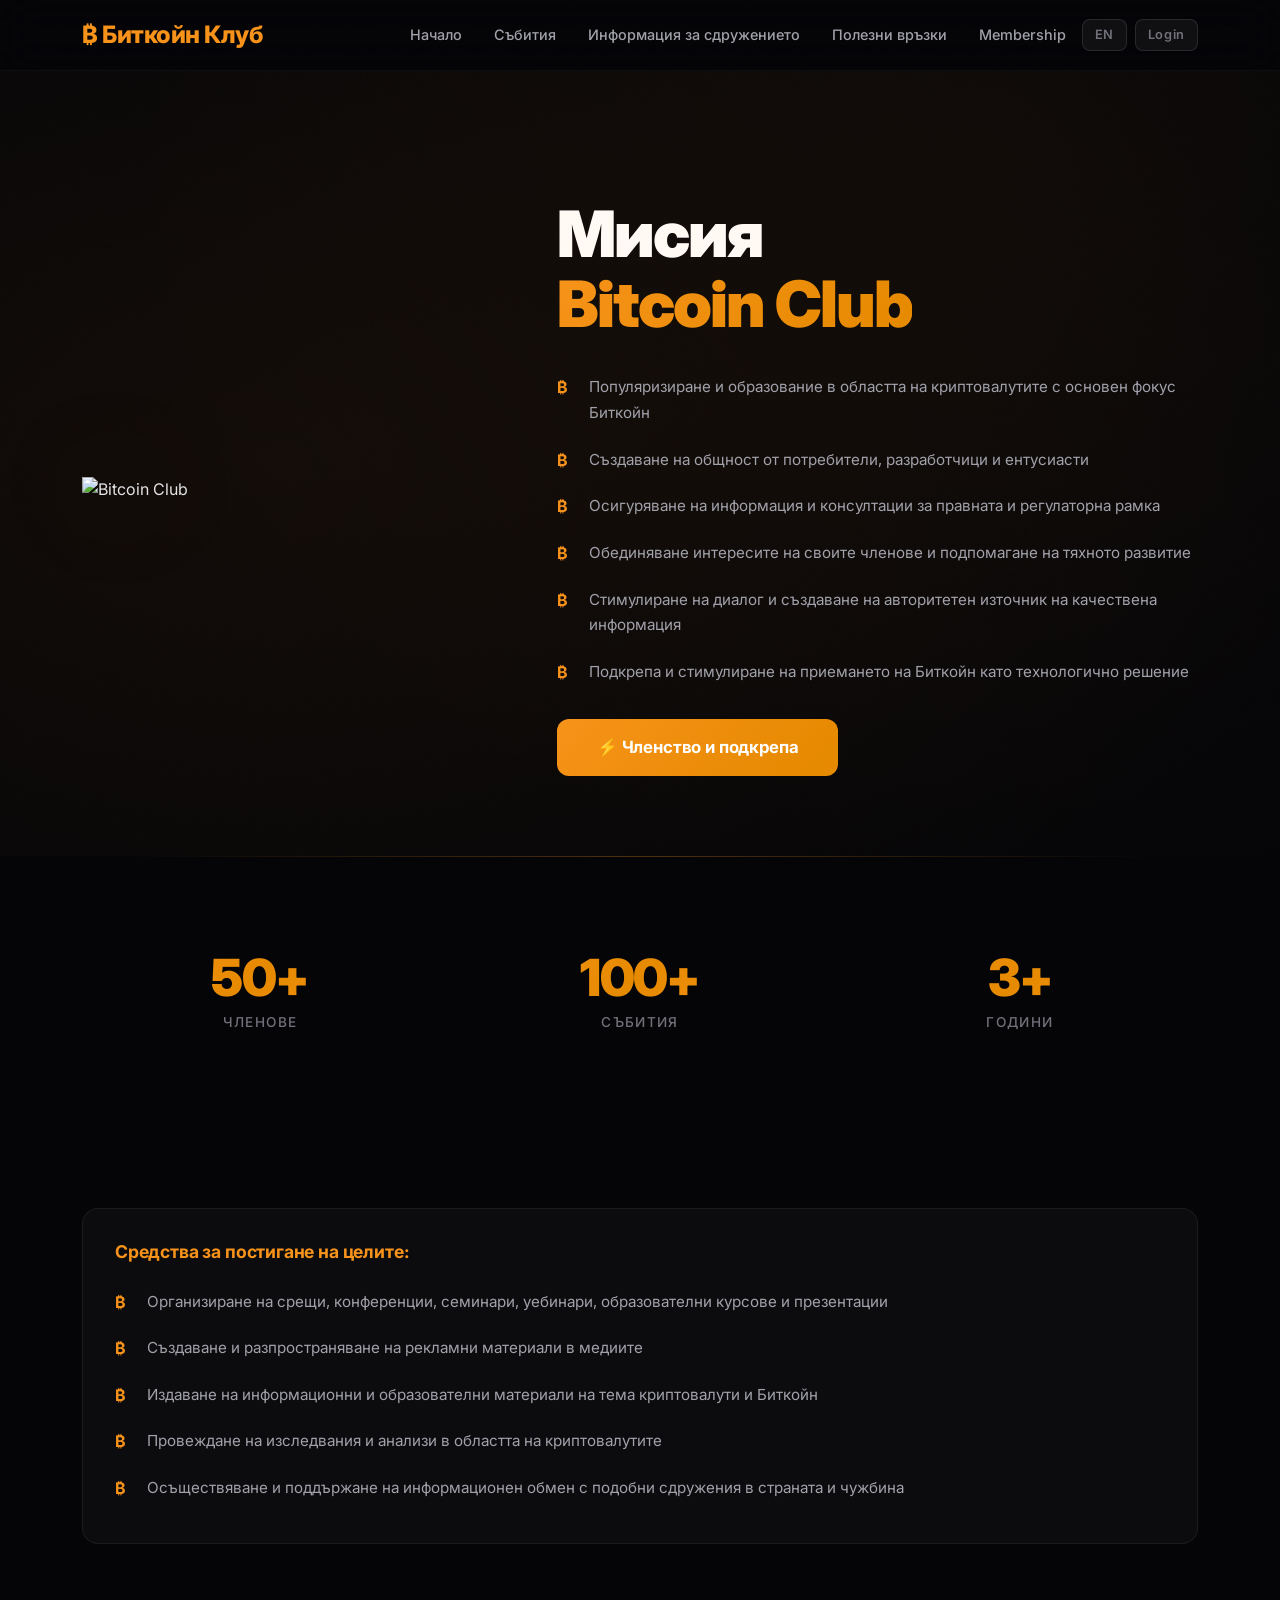
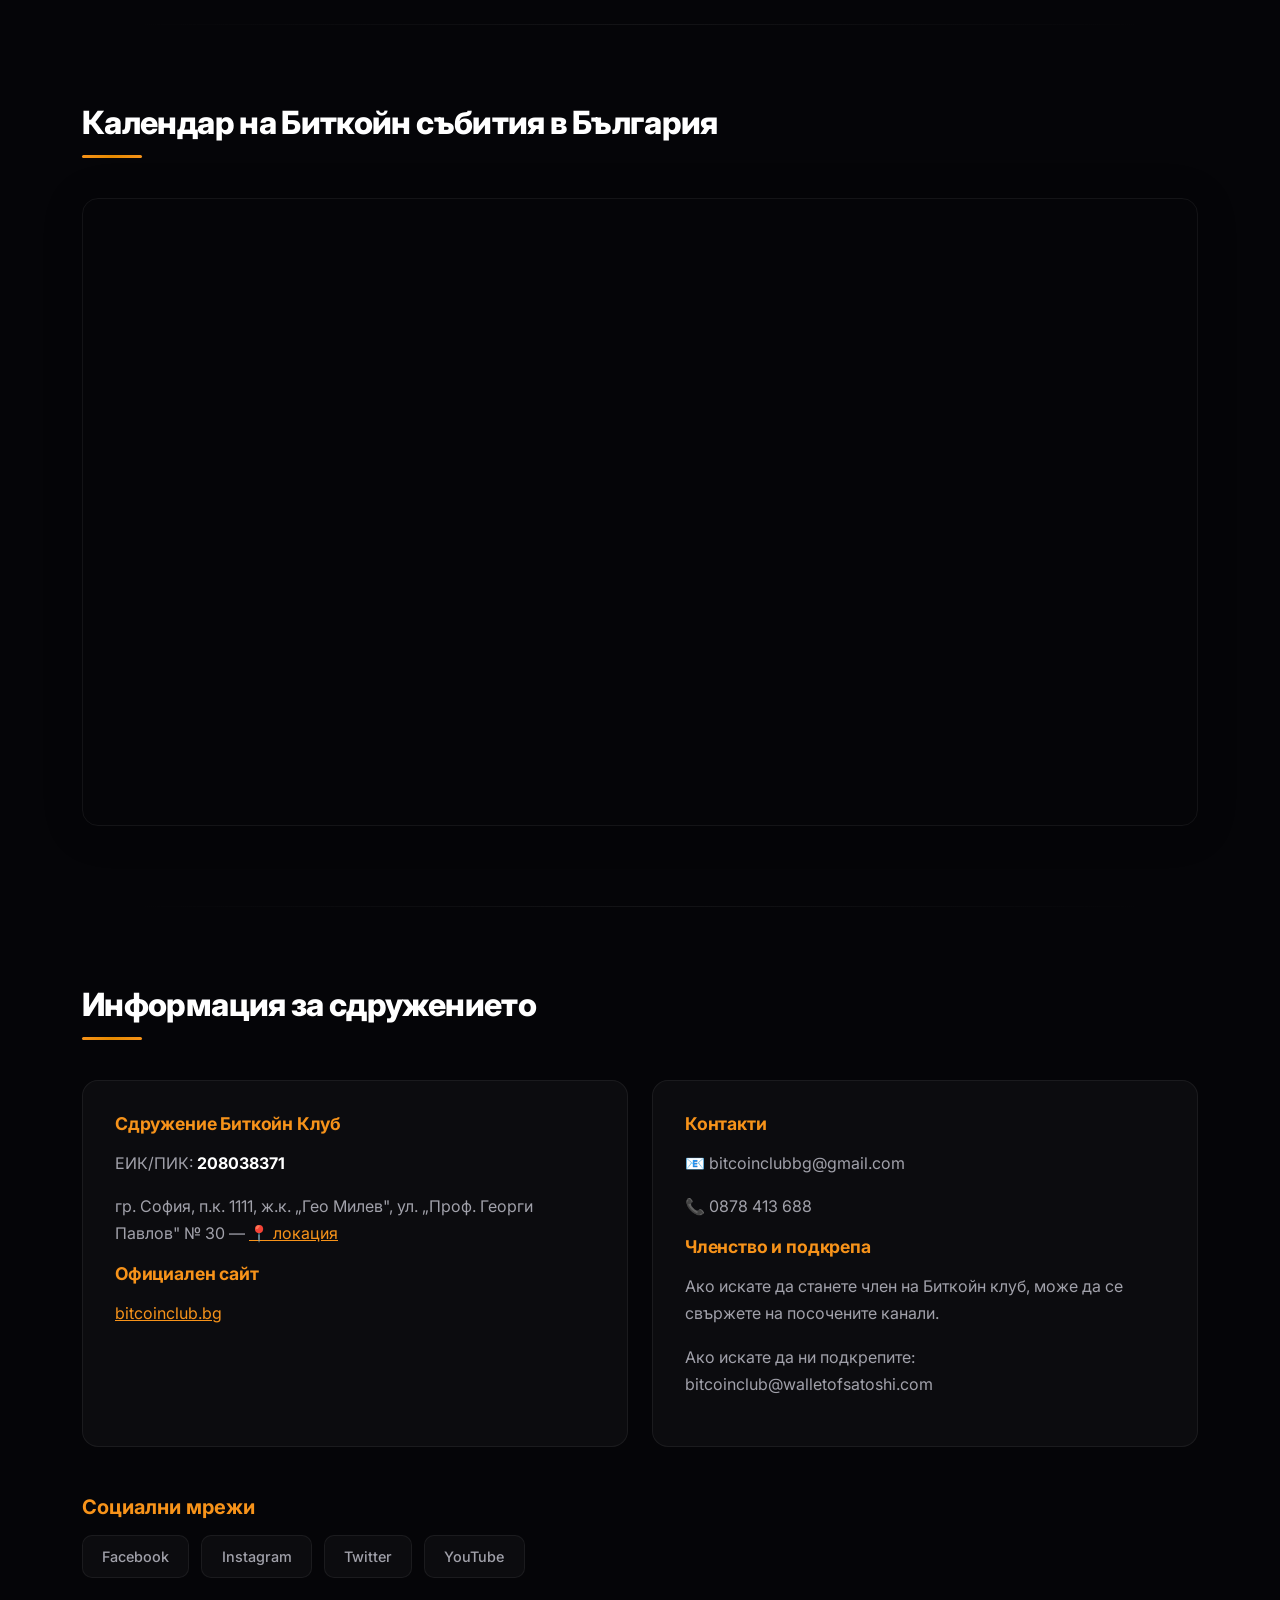
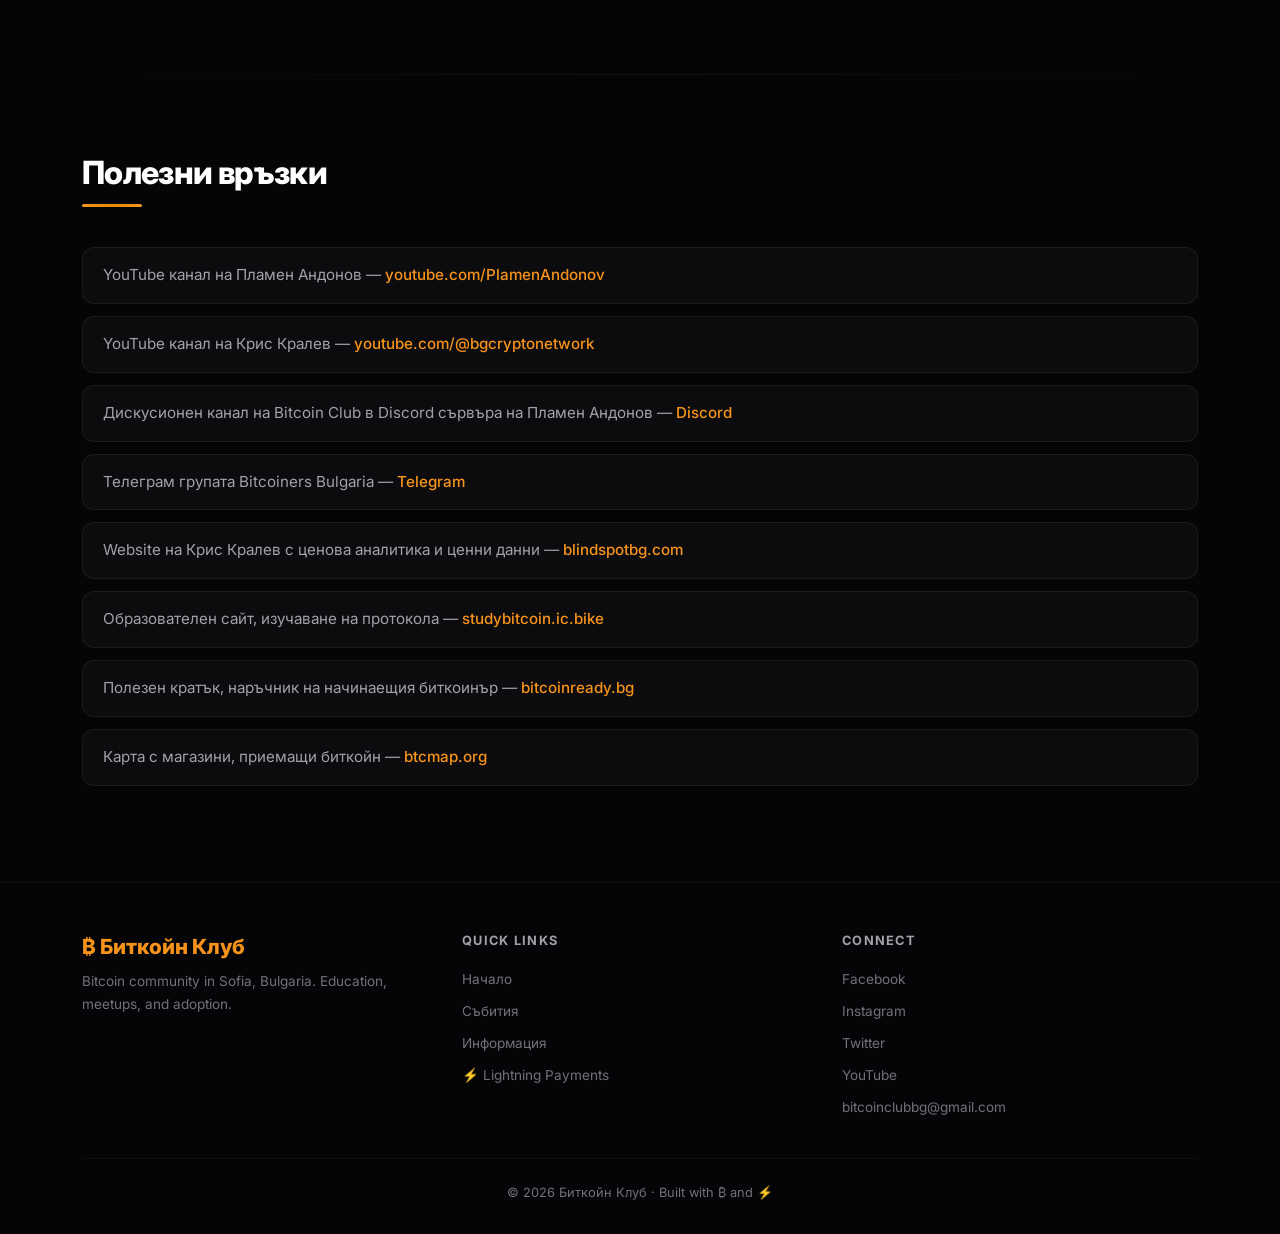
==== preview.html @ fd3ddfd2 "feat: modern landing page redesign - Premium dark theme with glassmorphism cards - Animated gradient" ====
<!DOCTYPE html>
<html lang="bg" style="scroll-behavior: smooth;">
<head>
    <meta charset="utf-8" />
    <meta name="viewport" content="width=device-width, initial-scale=1.0" />
    <title>Bitcoin Club Sofia — Preview</title>
    <link rel="preconnect" href="https://fonts.googleapis.com" />
    <link rel="preconnect" href="https://fonts.gstatic.com" crossorigin />
    <link href="https://fonts.googleapis.com/css2?family=Inter:wght@300;400;500;600;700;800;900&display=swap" rel="stylesheet" />
    <link href="https://cdn.jsdelivr.net/npm/bootstrap@5.3.3/dist/css/bootstrap.min.css" rel="stylesheet" />
    <style>
/* Site base */
html { font-size: 14px; }
@media (min-width: 768px) { html { font-size: 16px; } }
html, body {
  background-color: #050508;
  color: #e4e4e7;
  font-family: 'Inter', -apple-system, BlinkMacSystemFont, 'Segoe UI', sans-serif;
}
a { color: #f7931a; transition: color 0.2s; }
a:hover { color: #ffa940; }

/* Landing Page — Bitcoin Club Sofia | Modern Redesign */
:root {
  --btc-orange: #f7931a;
  --btc-orange-light: #ffa940;
  --btc-dark: #0a0a0f;
  --btc-darker: #050508;
  --btc-card: rgba(255, 255, 255, 0.03);
  --btc-card-border: rgba(255, 255, 255, 0.06);
  --btc-card-hover: rgba(255, 255, 255, 0.05);
  --btc-accent: #f7931a;
  --btc-text: #e4e4e7;
  --btc-text-secondary: #a1a1aa;
  --btc-muted: #71717a;
  --btc-glow: rgba(247, 147, 26, 0.15);
  --btc-gradient: linear-gradient(135deg, #f7931a 0%, #e68a00 50%, #f7931a 100%);
  --radius: 16px;
  --transition: 0.3s cubic-bezier(0.4, 0, 0.2, 1);
}
* { font-family: 'Inter', -apple-system, BlinkMacSystemFont, 'Segoe UI', sans-serif; }
body { background-color: var(--btc-darker); color: var(--btc-text); overflow-x: hidden; }

.bc-navbar {
  background: rgba(5, 5, 8, 0.6);
  backdrop-filter: blur(20px) saturate(180%);
  -webkit-backdrop-filter: blur(20px) saturate(180%);
  border-bottom: 1px solid rgba(255, 255, 255, 0.04);
  padding: 0.75rem 0;
  transition: all var(--transition);
  z-index: 1000;
}
.bc-navbar.scrolled {
  background: rgba(5, 5, 8, 0.9);
  border-bottom-color: rgba(247, 147, 26, 0.1);
  box-shadow: 0 4px 30px rgba(0, 0, 0, 0.3);
}
.bc-navbar .navbar-brand { font-weight: 800; color: var(--btc-orange) !important; font-size: 1.5rem; letter-spacing: -0.02em; }
.bc-navbar .nav-link {
  color: var(--btc-text-secondary) !important; font-weight: 500; font-size: 0.9rem;
  padding: 0.5rem 1rem !important; transition: color var(--transition); position: relative;
}
.bc-navbar .nav-link::after {
  content: ''; position: absolute; bottom: 0; left: 50%; width: 0; height: 2px;
  background: var(--btc-orange); transition: all var(--transition); transform: translateX(-50%); border-radius: 1px;
}
.bc-navbar .nav-link:hover { color: #fff !important; }
.bc-navbar .nav-link:hover::after { width: 60%; }
.bc-lang-button {
  color: var(--btc-muted); background: rgba(255,255,255,0.05); border: 1px solid rgba(255,255,255,0.1);
  border-radius: 8px; padding: 0.35rem 0.75rem; font-size: 0.8rem; font-weight: 600;
  letter-spacing: 0.05em; transition: all var(--transition); text-decoration: none;
}
.bc-lang-button:hover { border-color: var(--btc-orange); color: var(--btc-orange); background: rgba(247,147,26,0.05); }
.navbar-toggler { border: 1px solid rgba(255,255,255,0.1); padding: 0.4rem 0.6rem; }
.navbar-toggler-icon { filter: invert(1); }

.bc-hero {
  padding: 8rem 0 5rem; position: relative; overflow: hidden; min-height: 80vh; display: flex; align-items: center;
}
.bc-hero::before {
  content: ''; position: absolute; top: -50%; left: -20%; width: 140%; height: 200%;
  background: radial-gradient(ellipse at 30% 50%, rgba(247,147,26,0.06) 0%, transparent 60%),
              radial-gradient(ellipse at 70% 30%, rgba(247,147,26,0.04) 0%, transparent 50%);
  pointer-events: none; animation: heroGlow 8s ease-in-out infinite alternate;
}
@keyframes heroGlow { 0% { opacity: 0.6; transform: scale(1); } 100% { opacity: 1; transform: scale(1.05); } }
.bc-hero h1 {
  font-size: clamp(2.5rem, 5vw, 4rem); font-weight: 900; color: #fff; line-height: 1.1;
  letter-spacing: -0.03em; margin-bottom: 1.5rem;
}
.bc-hero h1 .bc-highlight {
  background: var(--btc-gradient); background-size: 200% auto;
  -webkit-background-clip: text; -webkit-text-fill-color: transparent; background-clip: text;
  animation: shimmer 3s ease-in-out infinite;
}
@keyframes shimmer { 0%, 100% { background-position: 0% center; } 50% { background-position: 200% center; } }
.bc-hero-img {
  max-width: 320px;
  filter: drop-shadow(0 0 60px rgba(247,147,26,0.25)) drop-shadow(0 0 120px rgba(247,147,26,0.1));
  animation: float 6s ease-in-out infinite;
}
@keyframes float { 0%, 100% { transform: translateY(0); } 50% { transform: translateY(-15px); } }

.bc-goals { list-style: none; padding: 0; margin: 0; }
.bc-goals li { padding: 0.65rem 0 0.65rem 2rem; position: relative; line-height: 1.7; color: var(--btc-text-secondary); font-size: 0.95rem; }
.bc-goals li::before { content: '₿'; position: absolute; left: 0; color: var(--btc-orange); font-weight: 700; font-size: 1rem; }

.bc-cta {
  background: var(--btc-gradient); background-size: 200% auto; color: #fff; border: none;
  padding: 1rem 2.5rem; font-size: 1.05rem; font-weight: 700; border-radius: 12px;
  text-decoration: none; display: inline-flex; align-items: center; gap: 0.5rem;
  transition: all var(--transition); position: relative; overflow: hidden; letter-spacing: -0.01em;
}
.bc-cta:hover {
  transform: translateY(-3px); color: #fff; background-position: right center;
  box-shadow: 0 8px 30px rgba(247,147,26,0.35), 0 0 60px rgba(247,147,26,0.1);
}

.bc-stats { padding: 4rem 0; position: relative; }
.bc-stats::before { content: ''; position: absolute; top: 0; left: 10%; right: 10%; height: 1px; background: linear-gradient(90deg, transparent, rgba(247,147,26,0.3), transparent); }
.bc-stat-item { text-align: center; padding: 2rem 1rem; }
.bc-stat-number {
  font-size: clamp(2.5rem, 4vw, 3.5rem); font-weight: 900;
  background: var(--btc-gradient); -webkit-background-clip: text; -webkit-text-fill-color: transparent;
  background-clip: text; line-height: 1; margin-bottom: 0.5rem; letter-spacing: -0.03em;
}
.bc-stat-label { font-size: 0.85rem; color: var(--btc-muted); font-weight: 500; text-transform: uppercase; letter-spacing: 0.1em; }

.bc-section { padding: 5rem 0; position: relative; }
.bc-section + .bc-section::before { content: ''; position: absolute; top: 0; left: 10%; right: 10%; height: 1px; background: linear-gradient(90deg, transparent, rgba(255,255,255,0.06), transparent); }
.bc-section-title {
  font-size: clamp(1.5rem, 3vw, 2rem); font-weight: 800; color: #fff; margin-bottom: 2.5rem;
  letter-spacing: -0.02em; position: relative; display: inline-block;
}
.bc-section-title::after { content: ''; display: block; width: 60px; height: 3px; background: var(--btc-gradient); border-radius: 2px; margin-top: 0.75rem; }

.bc-card {
  background: var(--btc-card); border: 1px solid var(--btc-card-border); border-radius: var(--radius);
  padding: 2rem; transition: all var(--transition); position: relative; overflow: hidden;
}
.bc-card:hover { background: var(--btc-card-hover); border-color: rgba(247,147,26,0.12); transform: translateY(-2px); box-shadow: 0 8px 40px rgba(0,0,0,0.2); }
.bc-card h5 { color: var(--btc-orange); font-weight: 700; font-size: 1.1rem; letter-spacing: -0.01em; margin-bottom: 1rem; }
.bc-card p { color: var(--btc-text-secondary); line-height: 1.7; }

.bc-calendar-wrap { border-radius: var(--radius); overflow: hidden; border: 1px solid var(--btc-card-border); box-shadow: 0 4px 40px rgba(0,0,0,0.2); }

.bc-social-links { display: flex; flex-wrap: wrap; gap: 0.75rem; list-style: none; padding: 0; }
.bc-social-links a {
  display: inline-flex; align-items: center; gap: 0.5rem; padding: 0.6rem 1.2rem;
  background: var(--btc-card); border: 1px solid var(--btc-card-border); border-radius: 10px;
  color: var(--btc-text-secondary); text-decoration: none; font-size: 0.9rem; font-weight: 500;
  transition: all var(--transition);
}
.bc-social-links a:hover { border-color: var(--btc-orange); color: var(--btc-orange); background: rgba(247,147,26,0.05); transform: translateY(-2px); box-shadow: 0 4px 20px rgba(247,147,26,0.1); }

.bc-links-list { list-style: none; padding: 0; }
.bc-links-list li {
  padding: 1rem 1.25rem; border: 1px solid var(--btc-card-border); border-radius: 12px; margin-bottom: 0.75rem;
  background: var(--btc-card); transition: all var(--transition); font-size: 0.95rem; color: var(--btc-text-secondary);
}
.bc-links-list li:hover { border-color: rgba(247,147,26,0.15); background: var(--btc-card-hover); transform: translateX(4px); }
.bc-links-list a { color: var(--btc-orange); text-decoration: none; font-weight: 500; }
.bc-links-list a:hover { color: var(--btc-orange-light); }

.bc-footer { background: var(--btc-darker); border-top: 1px solid rgba(255,255,255,0.04); padding: 3rem 0 2rem; }
.bc-footer-brand { font-weight: 800; font-size: 1.3rem; color: var(--btc-orange); margin-bottom: 0.5rem; }
.bc-footer-text { color: var(--btc-muted); font-size: 0.85rem; line-height: 1.7; }
.bc-footer-title { font-weight: 700; font-size: 0.8rem; text-transform: uppercase; letter-spacing: 0.1em; color: var(--btc-text-secondary); margin-bottom: 1rem; }
.bc-footer-links { list-style: none; padding: 0; margin: 0; }
.bc-footer-links li { margin-bottom: 0.5rem; }
.bc-footer-links a { color: var(--btc-muted); text-decoration: none; font-size: 0.85rem; transition: color var(--transition); }
.bc-footer-links a:hover { color: var(--btc-orange); }
.bc-footer-bottom { border-top: 1px solid rgba(255,255,255,0.04); padding-top: 1.5rem; margin-top: 2rem; text-align: center; color: var(--btc-muted); font-size: 0.8rem; }

@media (max-width: 768px) {
  .bc-hero { padding: 6rem 0 3rem; min-height: auto; }
  .bc-hero-img { max-width: 200px; margin-bottom: 2rem; }
  .bc-section { padding: 3rem 0; }
  .bc-stat-item { padding: 1rem; }
  .bc-card { padding: 1.5rem; }
}
@media (max-width: 576px) {
  .bc-hero h1 { font-size: 2rem; }
  .bc-cta { width: 100%; justify-content: center; }
}

body::after {
  content: ''; position: fixed; inset: 0;
  background-image: url("data:image/svg+xml,%3Csvg viewBox='0 0 256 256' xmlns='http://www.w3.org/2000/svg'%3E%3Cfilter id='noise'%3E%3CfeTurbulence type='fractalNoise' baseFrequency='0.9' numOctaves='4' stitchTiles='stitch'/%3E%3C/filter%3E%3Crect width='100%25' height='100%25' filter='url(%23noise)' opacity='0.015'/%3E%3C/svg%3E");
  pointer-events: none; z-index: 9999; opacity: 0.4;
}
    </style>
</head>
<body>

<nav class="navbar navbar-expand-lg bc-navbar sticky-top" id="mainNav">
    <div class="container">
        <a class="navbar-brand" href="#home">₿ Биткойн Клуб</a>
        <button class="navbar-toggler" type="button" data-bs-toggle="collapse" data-bs-target="#navbarSupportedContent">
            <span class="navbar-toggler-icon"></span>
        </button>
        <div class="collapse navbar-collapse justify-content-end" id="navbarSupportedContent">
            <ul class="navbar-nav mb-2 mb-lg-0">
                <li class="nav-item"><a class="nav-link" href="#home">Начало</a></li>
                <li class="nav-item"><a class="nav-link" href="#calendar">Събития</a></li>
                <li class="nav-item"><a class="nav-link" href="#info">Информация за сдружението</a></li>
                <li class="nav-item"><a class="nav-link" href="#links">Полезни връзки</a></li>
                <li class="nav-item"><a class="nav-link" href="#">Membership</a></li>
            </ul>
            <div class="d-flex align-items-center">
                <a class="btn btn-sm bc-lang-button" href="#">EN</a>
            </div>
            <div class="d-flex align-items-center ms-2">
                <a class="btn btn-sm bc-lang-button" href="#">Login</a>
            </div>
        </div>
    </div>
</nav>

<section class="bc-hero" id="home">
    <div class="container">
        <div class="row align-items-center">
            <div class="col-12 col-md-5 text-center text-md-start mb-4 mb-md-0">
                <img src="https://upload.wikimedia.org/wikipedia/commons/thumb/4/46/Bitcoin.svg/800px-Bitcoin.svg.png" class="bc-hero-img img-fluid" alt="Bitcoin Club" />
            </div>
            <div class="col-12 col-md-7">
                <h1>Мисия<br/><span class="bc-highlight">Bitcoin Club</span></h1>
                <ul class="bc-goals mt-4">
                    <li>Популяризиране и образование в областта на криптовалутите с основен фокус Биткойн</li>
                    <li>Създаване на общност от потребители, разработчици и ентусиасти</li>
                    <li>Осигуряване на информация и консултации за правната и регулаторна рамка</li>
                    <li>Обединяване интересите на своите членове и подпомагане на тяхното развитие</li>
                    <li>Стимулиране на диалог и създаване на авторитетен източник на качествена информация</li>
                    <li>Подкрепа и стимулиране на приемането на Биткойн като технологично решение</li>
                </ul>
                <a href="#" class="bc-cta mt-4">⚡ Членство и подкрепа</a>
            </div>
        </div>
    </div>
</section>

<section class="bc-stats">
    <div class="container">
        <div class="row">
            <div class="col-4">
                <div class="bc-stat-item">
                    <div class="bc-stat-number">50+</div>
                    <div class="bc-stat-label">Членове</div>
                </div>
            </div>
            <div class="col-4">
                <div class="bc-stat-item">
                    <div class="bc-stat-number">100+</div>
                    <div class="bc-stat-label">Събития</div>
                </div>
            </div>
            <div class="col-4">
                <div class="bc-stat-item">
                    <div class="bc-stat-number">3+</div>
                    <div class="bc-stat-label">Години</div>
                </div>
            </div>
        </div>
    </div>
</section>

<section class="bc-section">
    <div class="container">
        <div class="bc-card">
            <h5>Средства за постигане на целите:</h5>
            <ul class="bc-goals">
                <li>Организиране на срещи, конференции, семинари, уебинари, образователни курсове и презентации</li>
                <li>Създаване и разпространяване на рекламни материали в медиите</li>
                <li>Издаване на информационни и образователни материали на тема криптовалути и Биткойн</li>
                <li>Провеждане на изследвания и анализи в областта на криптовалутите</li>
                <li>Осъществяване и поддържане на информационен обмен с подобни сдружения в страната и чужбина</li>
            </ul>
        </div>
    </div>
</section>

<section class="bc-section" id="calendar">
    <div class="container">
        <h2 class="bc-section-title">Календар на Биткойн събития в България</h2>
        <div class="bc-calendar-wrap">
            <div class="ratio ratio-16x9">
                <iframe src="https://calendar.google.com/calendar/embed?src=ef1b943ddbe088897fb86e9ddac3a57f3bbc0f303c93f6608369ff1926fc97cc%40group.calendar.google.com&ctz=Europe%2FSofia" style="border: 0;" loading="lazy"></iframe>
            </div>
        </div>
    </div>
</section>

<section class="bc-section" id="info">
    <div class="container">
        <h2 class="bc-section-title">Информация за сдружението</h2>
        <div class="row g-4">
            <div class="col-md-6">
                <div class="bc-card h-100">
                    <h5>Сдружение Биткойн Клуб</h5>
                    <p>ЕИК/ПИК: <strong style="color: #fff;">208038371</strong></p>
                    <p>гр. София, п.к. 1111, ж.к. „Гео Милев", ул. „Проф. Георги Павлов" № 30 —
                        <a href="https://maps.app.goo.gl/t3J85eSAowYXqP7S8" target="_blank" style="color: var(--btc-orange);">📍 локация</a>
                    </p>
                    <h5 class="mt-3">Официален сайт</h5>
                    <p><a href="http://bitcoinclub.bg" target="_blank" style="color: var(--btc-orange);">bitcoinclub.bg</a></p>
                </div>
            </div>
            <div class="col-md-6">
                <div class="bc-card h-100">
                    <h5>Контакти</h5>
                    <p>📧 bitcoinclubbg@gmail.com</p>
                    <p>📞 0878 413 688</p>
                    <h5 class="mt-3">Членство и подкрепа</h5>
                    <p>Ако искате да станете член на Биткойн клуб, може да се свържете на посочените канали.</p>
                    <p>Ако искате да ни подкрепите: bitcoinclub@walletofsatoshi.com</p>
                </div>
            </div>
        </div>
        <div class="mt-5">
            <h5 style="color: var(--btc-orange); font-weight: 700;">Социални мрежи</h5>
            <ul class="bc-social-links mt-3">
                <li><a href="https://www.facebook.com/bitcoinclubbg" target="_blank">Facebook</a></li>
                <li><a href="https://www.instagram.com/bitcoinclubbg" target="_blank">Instagram</a></li>
                <li><a href="https://twitter.com/bitcoinclubbg" target="_blank">Twitter</a></li>
                <li><a href="https://www.youtube.com/@bitcoinclubbg" target="_blank">YouTube</a></li>
            </ul>
        </div>
    </div>
</section>

<section class="bc-section" id="links">
    <div class="container">
        <h2 class="bc-section-title">Полезни връзки</h2>
        <ul class="bc-links-list">
            <li>YouTube канал на Пламен Андонов — <a href="https://www.youtube.com/PlamenAndonov" target="_blank">youtube.com/PlamenAndonov</a></li>
            <li>YouTube канал на Крис Кралев — <a href="https://www.youtube.com/@bgcryptonetwork" target="_blank">youtube.com/@bgcryptonetwork</a></li>
            <li>Дискусионен канал на Bitcoin Club в Discord сървъра на Пламен Андонов — <a href="https://discord.com/channels/798854534537543701/1163216416674168952" target="_blank">Discord</a></li>
            <li>Телеграм групата Bitcoiners Bulgaria — <a href="https://t.me/+YqOiz2O6xZc4YTM0" target="_blank">Telegram</a></li>
            <li>Website на Крис Кралев с ценова аналитика и ценни данни — <a href="https://www.blindspotbg.com/bg" target="_blank">blindspotbg.com</a></li>
            <li>Образователен сайт, изучаване на протокола — <a href="https://studybitcoin.ic.bike" target="_blank">studybitcoin.ic.bike</a></li>
            <li>Полезен кратък, наръчник на начинаещия биткоинър — <a href="https://bitcoinready.bg/" target="_blank">bitcoinready.bg</a></li>
            <li>Карта с магазини, приемащи биткойн — <a href="https://btcmap.org/" target="_blank">btcmap.org</a></li>
        </ul>
    </div>
</section>

<footer class="bc-footer">
    <div class="container">
        <div class="row g-4">
            <div class="col-md-4">
                <div class="bc-footer-brand">₿ Биткойн Клуб</div>
                <p class="bc-footer-text">Bitcoin community in Sofia, Bulgaria. Education, meetups, and adoption.</p>
            </div>
            <div class="col-md-4">
                <div class="bc-footer-title">Quick Links</div>
                <ul class="bc-footer-links">
                    <li><a href="#home">Начало</a></li>
                    <li><a href="#calendar">Събития</a></li>
                    <li><a href="#info">Информация</a></li>
                    <li><a href="#">⚡ Lightning Payments</a></li>
                </ul>
            </div>
            <div class="col-md-4">
                <div class="bc-footer-title">Connect</div>
                <ul class="bc-footer-links">
                    <li><a href="https://www.facebook.com/bitcoinclubbg" target="_blank">Facebook</a></li>
                    <li><a href="https://www.instagram.com/bitcoinclubbg" target="_blank">Instagram</a></li>
                    <li><a href="https://twitter.com/bitcoinclubbg" target="_blank">Twitter</a></li>
                    <li><a href="https://www.youtube.com/@bitcoinclubbg" target="_blank">YouTube</a></li>
                    <li><a href="mailto:bitcoinclubbg@gmail.com">bitcoinclubbg@gmail.com</a></li>
                </ul>
            </div>
        </div>
        <div class="bc-footer-bottom">&copy; 2026 Биткойн Клуб · Built with ₿ and ⚡</div>
    </div>
</footer>

<script src="https://cdn.jsdelivr.net/npm/bootstrap@5.3.3/dist/js/bootstrap.bundle.min.js"></script>
<script>
const nav = document.getElementById('mainNav');
window.addEventListener('scroll', () => { nav.classList.toggle('scrolled', window.scrollY > 50); });
</script>
</body>
</html>
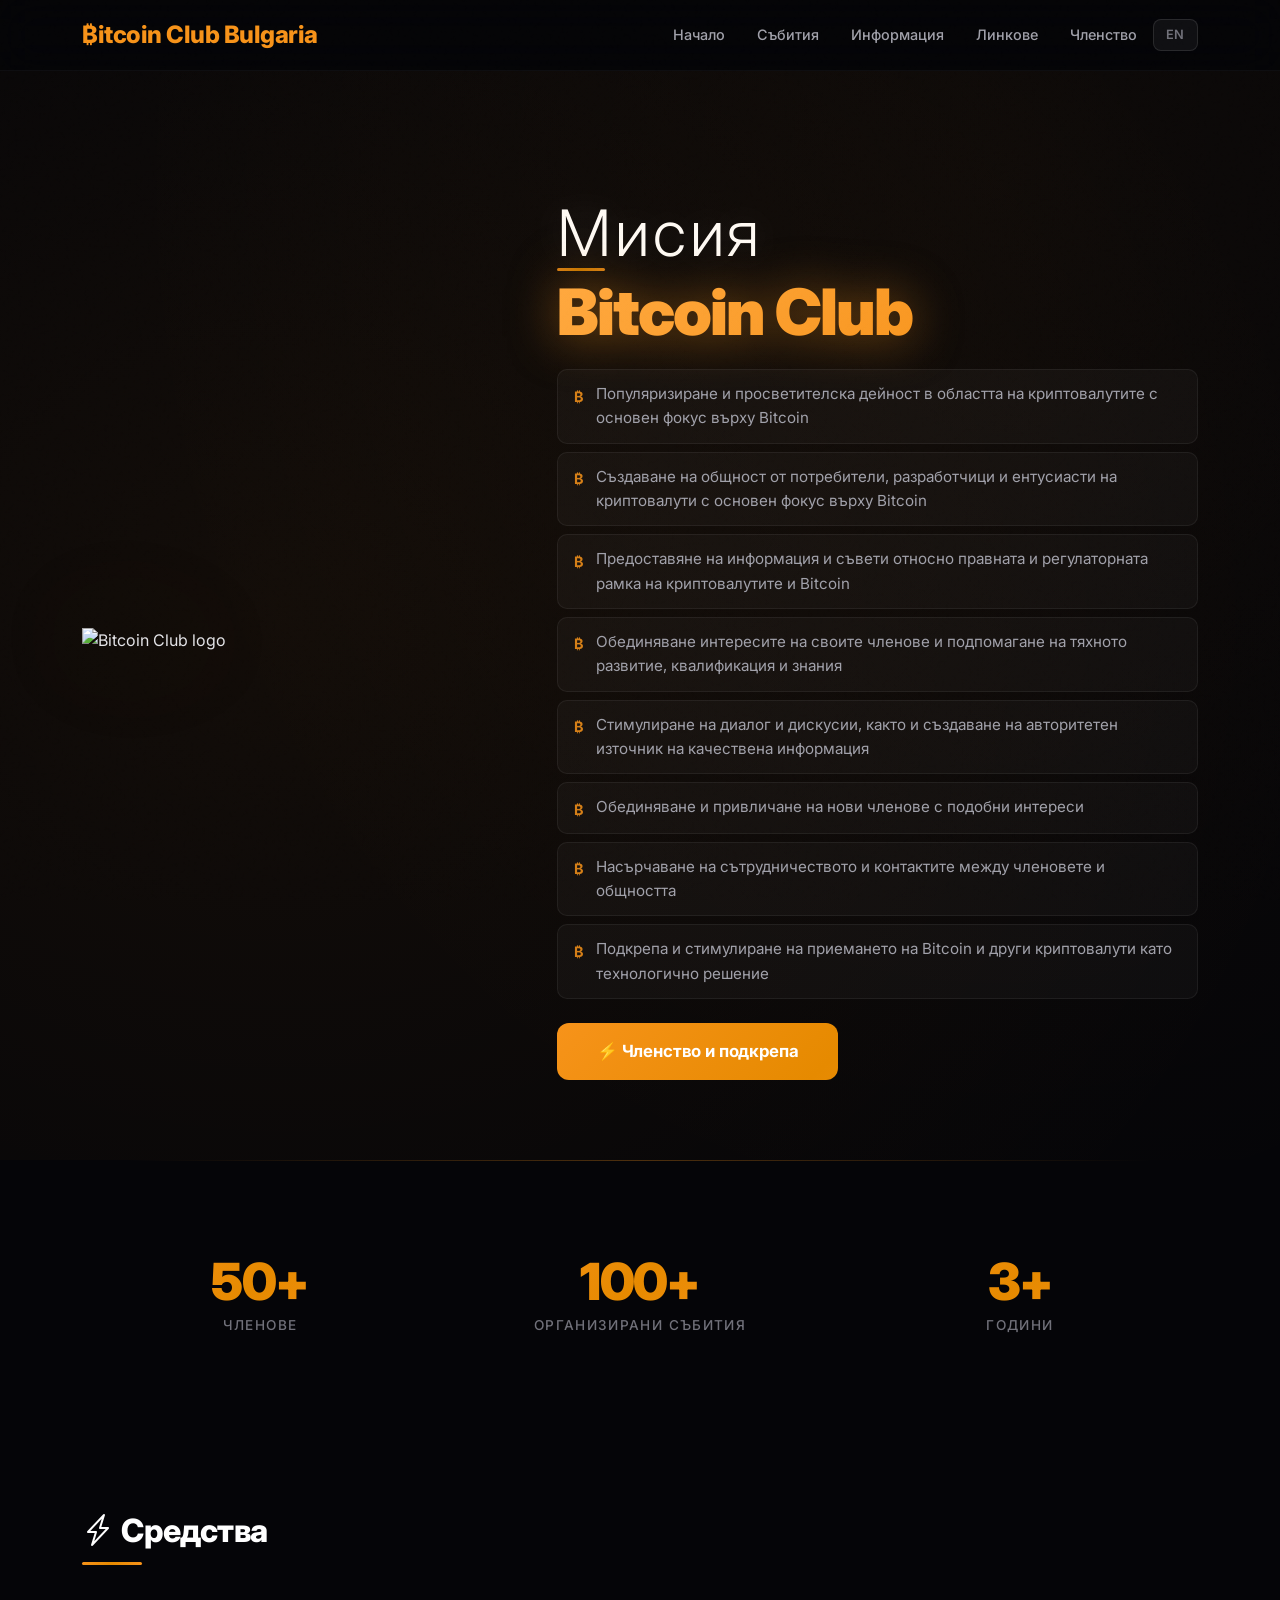
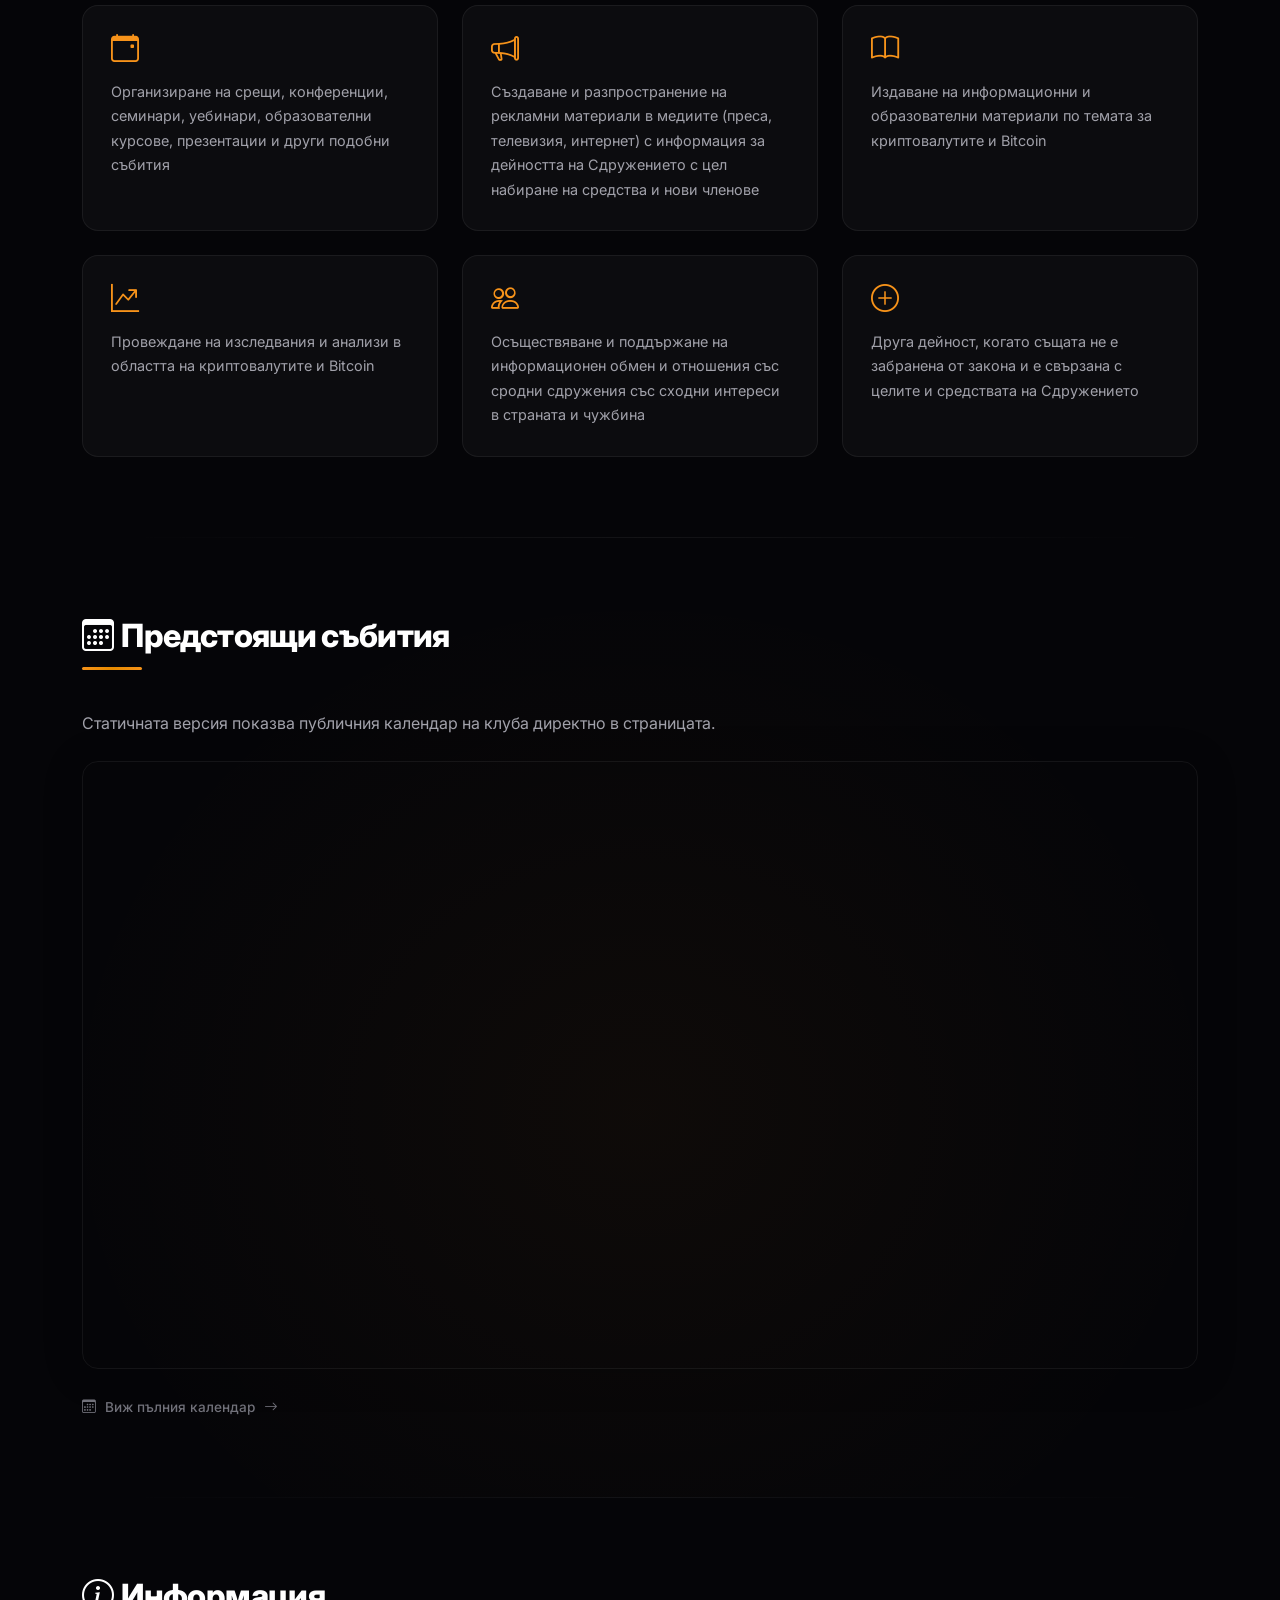
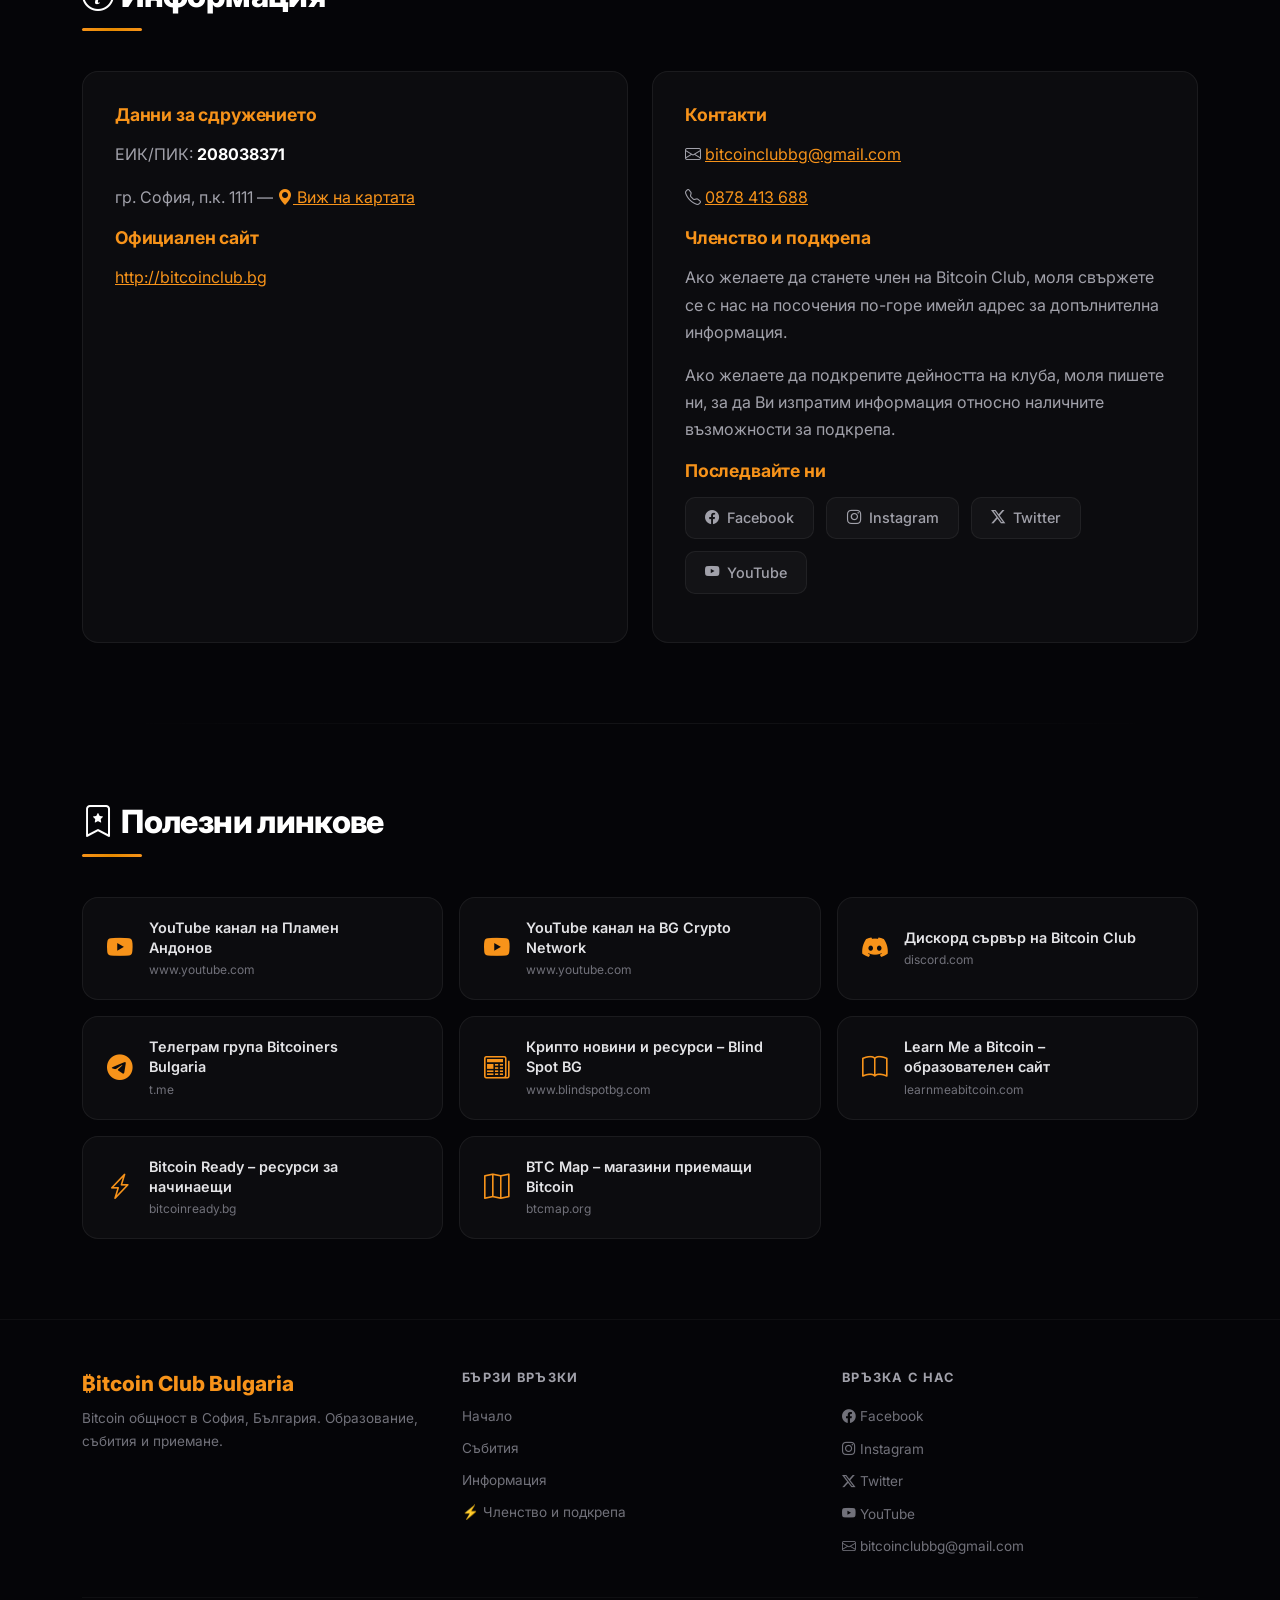
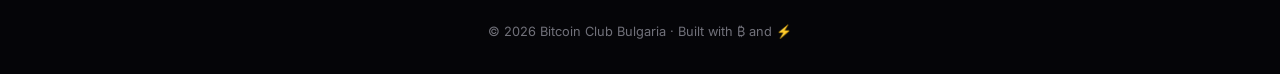
==== commit 8d2e5fb4: "fix: use PNG bitcoin logo on static site" ====
--- a/preview.html
+++ b/preview.html
@@ -3,14 +3,23 @@
 <head>
     <meta charset="utf-8" />
     <meta name="viewport" content="width=device-width, initial-scale=1.0" />
-    <title>Bitcoin Club Sofia — Preview</title>
+    <script async src="https://www.googletagmanager.com/gtag/js?id=AW-18109435335"></script>
+    <script>
+        window.dataLayer = window.dataLayer || [];
+        function gtag(){dataLayer.push(arguments);}
+        gtag('js', new Date());
+        gtag('config', 'AW-18109435335');
+    </script>
+    <title>Bitcoin Club Sofia — Landing Page</title>
     <link rel="preconnect" href="https://fonts.googleapis.com" />
     <link rel="preconnect" href="https://fonts.gstatic.com" crossorigin />
     <link href="https://fonts.googleapis.com/css2?family=Inter:wght@300;400;500;600;700;800;900&display=swap" rel="stylesheet" />
+    <link rel="icon" type="image/x-icon" href="./favicon.ico" />
     <link href="https://cdn.jsdelivr.net/npm/bootstrap@5.3.3/dist/css/bootstrap.min.css" rel="stylesheet" />
+    <link rel="stylesheet" href="https://cdn.jsdelivr.net/npm/bootstrap-icons@1.11.3/font/bootstrap-icons.min.css" />
     <style>
-/* Site base */
-html { font-size: 14px; }
+
+html { font-size: 14px; scroll-behavior: smooth; }
 @media (min-width: 768px) { html { font-size: 16px; } }
 html, body {
   background-color: #050508;
@@ -19,8 +28,18 @@
 }
 a { color: #f7931a; transition: color 0.2s; }
 a:hover { color: #ffa940; }
+.bc-calendar-wrap { border-radius: 16px; overflow: hidden; border: 1px solid rgba(255,255,255,0.06); box-shadow: 0 4px 40px rgba(0,0,0,0.2); }
+.bc-calendar-note { color: #a1a1aa; line-height: 1.7; max-width: 720px; }
+body::after {
+  content: ''; position: fixed; inset: 0;
+  background-image: url("data:image/svg+xml,%3Csvg viewBox='0 0 256 256' xmlns='http://www.w3.org/2000/svg'%3E%3Cfilter id='noise'%3E%3CfeTurbulence type='fractalNoise' baseFrequency='0.9' numOctaves='4' stitchTiles='stitch'/%3E%3C/filter%3E%3Crect width='100%25' height='100%25' filter='url(%23noise)' opacity='0.015'/%3E%3C/svg%3E");
+  pointer-events: none; z-index: 9999; opacity: 0.4;
+}
 
 /* Landing Page — Bitcoin Club Sofia | Modern Redesign */
+
+@import url('https://fonts.googleapis.com/css2?family=Inter:wght@300;400;500;600;700;800;900&display=swap');
+
 :root {
   --btc-orange: #f7931a;
   --btc-orange-light: #ffa940;
@@ -38,8 +57,24 @@
   --radius: 16px;
   --transition: 0.3s cubic-bezier(0.4, 0, 0.2, 1);
 }
-* { font-family: 'Inter', -apple-system, BlinkMacSystemFont, 'Segoe UI', sans-serif; }
-body { background-color: var(--btc-darker); color: var(--btc-text); overflow-x: hidden; }
+
+* {
+  font-family: 'Inter', -apple-system, BlinkMacSystemFont, 'Segoe UI', sans-serif;
+}
+
+html {
+  scroll-behavior: smooth;
+}
+
+body {
+  background-color: var(--btc-darker);
+  color: var(--btc-text);
+  overflow-x: hidden;
+}
+
+/* ═══════════════════════════════════════
+   NAVBAR
+   ═══════════════════════════════════════ */
 
 .bc-navbar {
   background: rgba(5, 5, 8, 0.6);
@@ -50,336 +85,1083 @@
   transition: all var(--transition);
   z-index: 1000;
 }
+
 .bc-navbar.scrolled {
   background: rgba(5, 5, 8, 0.9);
   border-bottom-color: rgba(247, 147, 26, 0.1);
   box-shadow: 0 4px 30px rgba(0, 0, 0, 0.3);
 }
-.bc-navbar .navbar-brand { font-weight: 800; color: var(--btc-orange) !important; font-size: 1.5rem; letter-spacing: -0.02em; }
+
+.bc-navbar .navbar-brand {
+  font-weight: 800;
+  color: var(--btc-orange) !important;
+  font-size: 1.5rem;
+  letter-spacing: -0.02em;
+  transition: opacity var(--transition);
+}
+
+.bc-navbar .navbar-brand:hover {
+  opacity: 0.8;
+}
+
 .bc-navbar .nav-link {
-  color: var(--btc-text-secondary) !important; font-weight: 500; font-size: 0.9rem;
-  padding: 0.5rem 1rem !important; transition: color var(--transition); position: relative;
-}
+  color: var(--btc-text-secondary) !important;
+  font-weight: 500;
+  font-size: 0.9rem;
+  padding: 0.5rem 1rem !important;
+  transition: color var(--transition);
+  position: relative;
+}
+
 .bc-navbar .nav-link::after {
-  content: ''; position: absolute; bottom: 0; left: 50%; width: 0; height: 2px;
-  background: var(--btc-orange); transition: all var(--transition); transform: translateX(-50%); border-radius: 1px;
-}
-.bc-navbar .nav-link:hover { color: #fff !important; }
-.bc-navbar .nav-link:hover::after { width: 60%; }
+  content: '';
+  position: absolute;
+  bottom: 0;
+  left: 50%;
+  width: 0;
+  height: 2px;
+  background: var(--btc-orange);
+  transition: all var(--transition);
+  transform: translateX(-50%);
+  border-radius: 1px;
+}
+
+.bc-navbar .nav-link:hover {
+  color: #fff !important;
+}
+
+.bc-navbar .nav-link:hover::after {
+  width: 60%;
+}
+
 .bc-lang-button {
-  color: var(--btc-muted); background: rgba(255,255,255,0.05); border: 1px solid rgba(255,255,255,0.1);
-  border-radius: 8px; padding: 0.35rem 0.75rem; font-size: 0.8rem; font-weight: 600;
-  letter-spacing: 0.05em; transition: all var(--transition); text-decoration: none;
-}
-.bc-lang-button:hover { border-color: var(--btc-orange); color: var(--btc-orange); background: rgba(247,147,26,0.05); }
-.navbar-toggler { border: 1px solid rgba(255,255,255,0.1); padding: 0.4rem 0.6rem; }
-.navbar-toggler-icon { filter: invert(1); }
+  color: var(--btc-muted);
+  background: rgba(255, 255, 255, 0.05);
+  border: 1px solid rgba(255, 255, 255, 0.1);
+  border-radius: 8px;
+  padding: 0.35rem 0.75rem;
+  font-size: 0.8rem;
+  font-weight: 600;
+  letter-spacing: 0.05em;
+  transition: all var(--transition);
+}
+
+.bc-lang-button:hover {
+  border-color: var(--btc-orange);
+  color: var(--btc-orange);
+  background: rgba(247, 147, 26, 0.05);
+}
+
+.navbar-toggler {
+  border: 1px solid rgba(255, 255, 255, 0.1);
+  padding: 0.4rem 0.6rem;
+}
+
+.navbar-toggler-icon {
+  filter: invert(1);
+}
+
+/* ═══════════════════════════════════════
+   HERO SECTION
+   ═══════════════════════════════════════ */
 
 .bc-hero {
-  padding: 8rem 0 5rem; position: relative; overflow: hidden; min-height: 80vh; display: flex; align-items: center;
-}
+  padding: 8rem 0 5rem;
+  position: relative;
+  overflow: hidden;
+  min-height: 80vh;
+  display: flex;
+  align-items: center;
+}
+
 .bc-hero::before {
-  content: ''; position: absolute; top: -50%; left: -20%; width: 140%; height: 200%;
-  background: radial-gradient(ellipse at 30% 50%, rgba(247,147,26,0.06) 0%, transparent 60%),
-              radial-gradient(ellipse at 70% 30%, rgba(247,147,26,0.04) 0%, transparent 50%);
-  pointer-events: none; animation: heroGlow 8s ease-in-out infinite alternate;
-}
-@keyframes heroGlow { 0% { opacity: 0.6; transform: scale(1); } 100% { opacity: 1; transform: scale(1.05); } }
+  content: '';
+  position: absolute;
+  top: -50%;
+  left: -20%;
+  width: 140%;
+  height: 200%;
+  background: radial-gradient(ellipse at 30% 50%, rgba(247, 147, 26, 0.06) 0%, transparent 60%),
+              radial-gradient(ellipse at 70% 30%, rgba(247, 147, 26, 0.04) 0%, transparent 50%);
+  pointer-events: none;
+  animation: heroGlow 8s ease-in-out infinite alternate;
+}
+
+@keyframes heroGlow {
+  0% { opacity: 0.6; transform: scale(1); }
+  100% { opacity: 1; transform: scale(1.05); }
+}
+
 .bc-hero h1 {
-  font-size: clamp(2.5rem, 5vw, 4rem); font-weight: 900; color: #fff; line-height: 1.1;
-  letter-spacing: -0.03em; margin-bottom: 1.5rem;
-}
+  font-size: clamp(2.5rem, 5vw, 4rem);
+  font-weight: 900;
+  color: #fff;
+  line-height: 1.05;
+  letter-spacing: -0.03em;
+  margin-bottom: 1.5rem;
+  display: flex;
+  flex-direction: column;
+  gap: 0.1rem;
+}
+
+.bc-hero h1 .bc-title-top {
+  display: block;
+  font-weight: 300;
+  letter-spacing: 0.06em;
+  text-shadow: 0 0 40px rgba(255,255,255,0.15);
+}
+
 .bc-hero h1 .bc-highlight {
-  background: var(--btc-gradient); background-size: 200% auto;
-  -webkit-background-clip: text; -webkit-text-fill-color: transparent; background-clip: text;
+  display: block;
+  background: linear-gradient(135deg, #ffa940 0%, #f7931a 40%, #e8820a 70%, #ffa940 100%);
+  background-size: 200% auto;
+  -webkit-background-clip: text;
+  -webkit-text-fill-color: transparent;
+  background-clip: text;
   animation: shimmer 3s ease-in-out infinite;
-}
-@keyframes shimmer { 0%, 100% { background-position: 0% center; } 50% { background-position: 200% center; } }
+  filter: drop-shadow(0 2px 24px rgba(247, 147, 26, 0.5));
+  position: relative;
+}
+
+.bc-hero h1 .bc-highlight::before {
+  content: '';
+  display: block;
+  width: 3rem;
+  height: 3px;
+  background: var(--btc-gradient);
+  border-radius: 2px;
+  margin-bottom: 0.45rem;
+  opacity: 0.85;
+}
+
+@keyframes shimmer {
+  0%, 100% { background-position: 0% center; }
+  50% { background-position: 200% center; }
+}
+
 .bc-hero-img {
   max-width: 320px;
-  filter: drop-shadow(0 0 60px rgba(247,147,26,0.25)) drop-shadow(0 0 120px rgba(247,147,26,0.1));
+  filter: drop-shadow(0 0 60px rgba(247, 147, 26, 0.25))
+          drop-shadow(0 0 120px rgba(247, 147, 26, 0.1));
   animation: float 6s ease-in-out infinite;
 }
-@keyframes float { 0%, 100% { transform: translateY(0); } 50% { transform: translateY(-15px); } }
-
-.bc-goals { list-style: none; padding: 0; margin: 0; }
-.bc-goals li { padding: 0.65rem 0 0.65rem 2rem; position: relative; line-height: 1.7; color: var(--btc-text-secondary); font-size: 0.95rem; }
-.bc-goals li::before { content: '₿'; position: absolute; left: 0; color: var(--btc-orange); font-weight: 700; font-size: 1rem; }
-
+
+@keyframes float {
+  0%, 100% { transform: translateY(0); }
+  50% { transform: translateY(-15px); }
+}
+
+/* Goal list in hero */
+.bc-goals {
+  list-style: none;
+  padding: 0;
+  margin: 0;
+  display: flex;
+  flex-direction: column;
+  gap: 0.5rem;
+}
+
+.bc-goals li {
+  padding: 0.75rem 1rem;
+  position: relative;
+  line-height: 1.6;
+  color: var(--btc-text-secondary);
+  font-size: 0.95rem;
+  background: var(--btc-card);
+  border: 1px solid var(--btc-card-border);
+  border-radius: 10px;
+  display: flex;
+  align-items: flex-start;
+  gap: 0.75rem;
+  transition: all var(--transition);
+}
+
+.bc-goals li::before {
+  content: '₿';
+  color: var(--btc-orange);
+  font-weight: 700;
+  font-size: 0.9rem;
+  flex-shrink: 0;
+  margin-top: 0.15rem;
+  opacity: 0.85;
+  transition: opacity var(--transition);
+}
+
+.bc-goals li:hover {
+  background: var(--btc-card-hover);
+  border-color: rgba(247, 147, 26, 0.15);
+  color: var(--btc-text);
+  transform: translateX(4px);
+}
+
+.bc-goals li:hover::before {
+  opacity: 1;
+}
+
+/* CTA Button */
 .bc-cta {
-  background: var(--btc-gradient); background-size: 200% auto; color: #fff; border: none;
-  padding: 1rem 2.5rem; font-size: 1.05rem; font-weight: 700; border-radius: 12px;
-  text-decoration: none; display: inline-flex; align-items: center; gap: 0.5rem;
-  transition: all var(--transition); position: relative; overflow: hidden; letter-spacing: -0.01em;
-}
+  background: var(--btc-gradient);
+  background-size: 200% auto;
+  color: #fff;
+  border: none;
+  padding: 1rem 2.5rem;
+  font-size: 1.05rem;
+  font-weight: 700;
+  border-radius: 12px;
+  text-decoration: none;
+  display: inline-flex;
+  align-items: center;
+  gap: 0.5rem;
+  transition: all var(--transition);
+  position: relative;
+  overflow: hidden;
+  letter-spacing: -0.01em;
+}
+
+.bc-cta::before {
+  content: '';
+  position: absolute;
+  inset: 0;
+  background: linear-gradient(rgba(255,255,255,0.15), transparent);
+  opacity: 0;
+  transition: opacity var(--transition);
+}
+
 .bc-cta:hover {
-  transform: translateY(-3px); color: #fff; background-position: right center;
-  box-shadow: 0 8px 30px rgba(247,147,26,0.35), 0 0 60px rgba(247,147,26,0.1);
-}
-
-.bc-stats { padding: 4rem 0; position: relative; }
-.bc-stats::before { content: ''; position: absolute; top: 0; left: 10%; right: 10%; height: 1px; background: linear-gradient(90deg, transparent, rgba(247,147,26,0.3), transparent); }
-.bc-stat-item { text-align: center; padding: 2rem 1rem; }
+  transform: translateY(-3px);
+  box-shadow: 0 8px 30px rgba(247, 147, 26, 0.35),
+              0 0 60px rgba(247, 147, 26, 0.1);
+  color: #fff;
+  background-position: right center;
+}
+
+.bc-cta:hover::before {
+  opacity: 1;
+}
+
+/* ═══════════════════════════════════════
+   STATS SECTION
+   ═══════════════════════════════════════ */
+
+.bc-stats {
+  padding: 4rem 0;
+  position: relative;
+}
+
+.bc-stats::before {
+  content: '';
+  position: absolute;
+  top: 0;
+  left: 10%;
+  right: 10%;
+  height: 1px;
+  background: linear-gradient(90deg, transparent, rgba(247, 147, 26, 0.3), transparent);
+}
+
+.bc-stat-item {
+  text-align: center;
+  padding: 2rem 1rem;
+}
+
 .bc-stat-number {
-  font-size: clamp(2.5rem, 4vw, 3.5rem); font-weight: 900;
-  background: var(--btc-gradient); -webkit-background-clip: text; -webkit-text-fill-color: transparent;
-  background-clip: text; line-height: 1; margin-bottom: 0.5rem; letter-spacing: -0.03em;
-}
-.bc-stat-label { font-size: 0.85rem; color: var(--btc-muted); font-weight: 500; text-transform: uppercase; letter-spacing: 0.1em; }
-
-.bc-section { padding: 5rem 0; position: relative; }
-.bc-section + .bc-section::before { content: ''; position: absolute; top: 0; left: 10%; right: 10%; height: 1px; background: linear-gradient(90deg, transparent, rgba(255,255,255,0.06), transparent); }
+  font-size: clamp(2.5rem, 4vw, 3.5rem);
+  font-weight: 900;
+  background: var(--btc-gradient);
+  -webkit-background-clip: text;
+  -webkit-text-fill-color: transparent;
+  background-clip: text;
+  line-height: 1;
+  margin-bottom: 0.5rem;
+  letter-spacing: -0.03em;
+}
+
+.bc-stat-label {
+  font-size: 0.85rem;
+  color: var(--btc-muted);
+  font-weight: 500;
+  text-transform: uppercase;
+  letter-spacing: 0.1em;
+}
+
+/* ═══════════════════════════════════════
+   SECTIONS (general)
+   ═══════════════════════════════════════ */
+
+.bc-section {
+  padding: 5rem 0;
+  position: relative;
+}
+
+.bc-section + .bc-section::before {
+  content: '';
+  position: absolute;
+  top: 0;
+  left: 10%;
+  right: 10%;
+  height: 1px;
+  background: linear-gradient(90deg, transparent, rgba(255, 255, 255, 0.06), transparent);
+}
+
 .bc-section-title {
-  font-size: clamp(1.5rem, 3vw, 2rem); font-weight: 800; color: #fff; margin-bottom: 2.5rem;
-  letter-spacing: -0.02em; position: relative; display: inline-block;
-}
-.bc-section-title::after { content: ''; display: block; width: 60px; height: 3px; background: var(--btc-gradient); border-radius: 2px; margin-top: 0.75rem; }
+  font-size: clamp(1.5rem, 3vw, 2rem);
+  font-weight: 800;
+  color: #fff;
+  margin-bottom: 2.5rem;
+  letter-spacing: -0.02em;
+  position: relative;
+  display: inline-block;
+}
+
+.bc-section-title::after {
+  content: '';
+  display: block;
+  width: 60px;
+  height: 3px;
+  background: var(--btc-gradient);
+  border-radius: 2px;
+  margin-top: 0.75rem;
+}
+
+/* ═══════════════════════════════════════
+   CARDS (glassmorphism)
+   ═══════════════════════════════════════ */
 
 .bc-card {
-  background: var(--btc-card); border: 1px solid var(--btc-card-border); border-radius: var(--radius);
-  padding: 2rem; transition: all var(--transition); position: relative; overflow: hidden;
-}
-.bc-card:hover { background: var(--btc-card-hover); border-color: rgba(247,147,26,0.12); transform: translateY(-2px); box-shadow: 0 8px 40px rgba(0,0,0,0.2); }
-.bc-card h5 { color: var(--btc-orange); font-weight: 700; font-size: 1.1rem; letter-spacing: -0.01em; margin-bottom: 1rem; }
-.bc-card p { color: var(--btc-text-secondary); line-height: 1.7; }
-
-.bc-calendar-wrap { border-radius: var(--radius); overflow: hidden; border: 1px solid var(--btc-card-border); box-shadow: 0 4px 40px rgba(0,0,0,0.2); }
-
-.bc-social-links { display: flex; flex-wrap: wrap; gap: 0.75rem; list-style: none; padding: 0; }
+  background: var(--btc-card);
+  border: 1px solid var(--btc-card-border);
+  border-radius: var(--radius);
+  padding: 2rem;
+  transition: all var(--transition);
+  position: relative;
+  overflow: hidden;
+}
+
+.bc-card::before {
+  content: '';
+  position: absolute;
+  inset: 0;
+  border-radius: var(--radius);
+  padding: 1px;
+  background: linear-gradient(135deg, rgba(247, 147, 26, 0), rgba(247, 147, 26, 0.1), rgba(247, 147, 26, 0));
+  -webkit-mask: linear-gradient(#fff 0 0) content-box, linear-gradient(#fff 0 0);
+  mask: linear-gradient(#fff 0 0) content-box, linear-gradient(#fff 0 0);
+  -webkit-mask-composite: xor;
+  mask-composite: exclude;
+  opacity: 0;
+  transition: opacity var(--transition);
+  pointer-events: none;
+}
+
+.bc-card:hover {
+  background: var(--btc-card-hover);
+  border-color: rgba(247, 147, 26, 0.12);
+  transform: translateY(-2px);
+  box-shadow: 0 8px 40px rgba(0, 0, 0, 0.2);
+}
+
+.bc-card:hover::before {
+  opacity: 1;
+}
+
+.bc-card h5 {
+  color: var(--btc-orange);
+  font-weight: 700;
+  font-size: 1.1rem;
+  letter-spacing: -0.01em;
+  margin-bottom: 1rem;
+}
+
+.bc-card p {
+  color: var(--btc-text-secondary);
+  line-height: 1.7;
+}
+
+/* ═══════════════════════════════════════
+   MEANS GRID CARDS
+   ═══════════════════════════════════════ */
+
+.bc-means-card {
+  background: var(--btc-card);
+  border: 1px solid var(--btc-card-border);
+  border-radius: var(--radius);
+  padding: 1.75rem;
+  height: 100%;
+  display: flex;
+  flex-direction: column;
+  gap: 1rem;
+  transition: all var(--transition);
+  position: relative;
+  overflow: hidden;
+}
+
+.bc-means-card::before {
+  content: '';
+  position: absolute;
+  inset: 0;
+  border-radius: var(--radius);
+  padding: 1px;
+  background: linear-gradient(135deg, rgba(247, 147, 26, 0), rgba(247, 147, 26, 0.1), rgba(247, 147, 26, 0));
+  -webkit-mask: linear-gradient(#fff 0 0) content-box, linear-gradient(#fff 0 0);
+  mask: linear-gradient(#fff 0 0) content-box, linear-gradient(#fff 0 0);
+  -webkit-mask-composite: xor;
+  mask-composite: exclude;
+  opacity: 0;
+  transition: opacity var(--transition);
+}
+
+.bc-means-card:hover {
+  background: var(--btc-card-hover);
+  border-color: rgba(247, 147, 26, 0.12);
+  transform: translateY(-3px);
+  box-shadow: 0 8px 40px rgba(0, 0, 0, 0.2);
+}
+
+.bc-means-card:hover::before {
+  opacity: 1;
+}
+
+.bc-means-icon {
+  font-size: 1.75rem;
+  color: var(--btc-orange);
+  line-height: 1;
+}
+
+.bc-means-text {
+  color: var(--btc-text-secondary);
+  font-size: 0.9rem;
+  line-height: 1.7;
+  margin: 0;
+}
+
+/* ═══════════════════════════════════════
+   EVENTS
+   ═══════════════════════════════════════ */
+
+.bc-section--calendar {
+  background: radial-gradient(ellipse at 50% 60%, rgba(247, 147, 26, 0.04) 0%, transparent 65%);
+}
+
+.bc-event-card {
+  display: flex;
+  gap: 1.1rem;
+  align-items: flex-start;
+  background: var(--btc-card);
+  border: 1px solid var(--btc-card-border);
+  border-radius: var(--radius);
+  padding: 1.25rem;
+  height: 100%;
+  transition: all var(--transition);
+  position: relative;
+  overflow: hidden;
+}
+
+.bc-event-card::before {
+  content: '';
+  position: absolute;
+  inset: 0;
+  background: linear-gradient(135deg, rgba(247, 147, 26, 0.04) 0%, transparent 60%);
+  opacity: 0;
+  transition: opacity var(--transition);
+  pointer-events: none;
+}
+
+.bc-event-card:hover {
+  background: var(--btc-card-hover);
+  border-color: rgba(247, 147, 26, 0.15);
+  transform: translateY(-2px);
+  box-shadow: 0 8px 30px rgba(0, 0, 0, 0.2);
+}
+
+.bc-event-card:hover::before {
+  opacity: 1;
+}
+
+.bc-event-date {
+  display: flex;
+  flex-direction: column;
+  align-items: center;
+  justify-content: center;
+  background: rgba(247, 147, 26, 0.08);
+  border: 1px solid rgba(247, 147, 26, 0.18);
+  border-radius: 10px;
+  padding: 0.5rem 0.65rem;
+  min-width: 50px;
+  flex-shrink: 0;
+  gap: 0.05rem;
+}
+
+.bc-event-month {
+  font-size: 0.62rem;
+  font-weight: 700;
+  color: var(--btc-orange);
+  text-transform: uppercase;
+  letter-spacing: 0.06em;
+  line-height: 1;
+}
+
+.bc-event-day {
+  font-size: 1.6rem;
+  font-weight: 900;
+  color: #fff;
+  line-height: 1.1;
+  letter-spacing: -0.02em;
+}
+
+.bc-event-body {
+  flex: 1;
+  min-width: 0;
+  display: flex;
+  flex-direction: column;
+  gap: 0.35rem;
+}
+
+.bc-event-title {
+  font-size: 0.92rem;
+  font-weight: 600;
+  color: #fff;
+  line-height: 1.4;
+}
+
+.bc-event-meta {
+  display: flex;
+  align-items: center;
+  gap: 0.35rem;
+  font-size: 0.78rem;
+  color: var(--btc-muted);
+}
+
+.bc-event-location {
+  font-size: 0.75rem;
+  color: var(--btc-text-secondary);
+  white-space: nowrap;
+  overflow: hidden;
+  text-overflow: ellipsis;
+}
+
+.bc-event-empty {
+  text-align: center;
+  padding: 3rem 1rem;
+  color: var(--btc-muted);
+}
+
+.bc-event-empty-icon {
+  font-size: 2.5rem;
+  display: block;
+  margin-bottom: 1rem;
+  opacity: 0.35;
+}
+
+.bc-calendar-link {
+  display: inline-flex;
+  align-items: center;
+  gap: 0.3rem;
+  color: var(--btc-muted);
+  font-size: 0.85rem;
+  font-weight: 500;
+  text-decoration: none;
+  transition: color var(--transition);
+}
+
+.bc-calendar-link:hover {
+  color: var(--btc-orange);
+}
+
+/* ═══════════════════════════════════════
+   SOCIAL LINKS
+   ═══════════════════════════════════════ */
+
+.bc-social-links {
+  display: flex;
+  flex-wrap: wrap;
+  gap: 0.75rem;
+  list-style: none;
+  padding: 0;
+}
+
 .bc-social-links a {
-  display: inline-flex; align-items: center; gap: 0.5rem; padding: 0.6rem 1.2rem;
-  background: var(--btc-card); border: 1px solid var(--btc-card-border); border-radius: 10px;
-  color: var(--btc-text-secondary); text-decoration: none; font-size: 0.9rem; font-weight: 500;
+  display: inline-flex;
+  align-items: center;
+  gap: 0.5rem;
+  padding: 0.6rem 1.2rem;
+  background: var(--btc-card);
+  border: 1px solid var(--btc-card-border);
+  border-radius: 10px;
+  color: var(--btc-text-secondary);
+  text-decoration: none;
+  font-size: 0.9rem;
+  font-weight: 500;
   transition: all var(--transition);
 }
-.bc-social-links a:hover { border-color: var(--btc-orange); color: var(--btc-orange); background: rgba(247,147,26,0.05); transform: translateY(-2px); box-shadow: 0 4px 20px rgba(247,147,26,0.1); }
-
-.bc-links-list { list-style: none; padding: 0; }
-.bc-links-list li {
-  padding: 1rem 1.25rem; border: 1px solid var(--btc-card-border); border-radius: 12px; margin-bottom: 0.75rem;
-  background: var(--btc-card); transition: all var(--transition); font-size: 0.95rem; color: var(--btc-text-secondary);
-}
-.bc-links-list li:hover { border-color: rgba(247,147,26,0.15); background: var(--btc-card-hover); transform: translateX(4px); }
-.bc-links-list a { color: var(--btc-orange); text-decoration: none; font-weight: 500; }
-.bc-links-list a:hover { color: var(--btc-orange-light); }
-
-.bc-footer { background: var(--btc-darker); border-top: 1px solid rgba(255,255,255,0.04); padding: 3rem 0 2rem; }
-.bc-footer-brand { font-weight: 800; font-size: 1.3rem; color: var(--btc-orange); margin-bottom: 0.5rem; }
-.bc-footer-text { color: var(--btc-muted); font-size: 0.85rem; line-height: 1.7; }
-.bc-footer-title { font-weight: 700; font-size: 0.8rem; text-transform: uppercase; letter-spacing: 0.1em; color: var(--btc-text-secondary); margin-bottom: 1rem; }
-.bc-footer-links { list-style: none; padding: 0; margin: 0; }
-.bc-footer-links li { margin-bottom: 0.5rem; }
-.bc-footer-links a { color: var(--btc-muted); text-decoration: none; font-size: 0.85rem; transition: color var(--transition); }
-.bc-footer-links a:hover { color: var(--btc-orange); }
-.bc-footer-bottom { border-top: 1px solid rgba(255,255,255,0.04); padding-top: 1.5rem; margin-top: 2rem; text-align: center; color: var(--btc-muted); font-size: 0.8rem; }
+
+.bc-social-links a:hover {
+  border-color: var(--btc-orange);
+  color: var(--btc-orange);
+  background: rgba(247, 147, 26, 0.05);
+  transform: translateY(-2px);
+  box-shadow: 0 4px 20px rgba(247, 147, 26, 0.1);
+}
+
+/* ═══════════════════════════════════════
+   USEFUL LINKS — ICON CARDS
+   ═══════════════════════════════════════ */
+
+.bc-link-card {
+  display: flex;
+  align-items: center;
+  gap: 1rem;
+  padding: 1.25rem 1.5rem;
+  background: var(--btc-card);
+  border: 1px solid var(--btc-card-border);
+  border-radius: var(--radius);
+  text-decoration: none;
+  color: var(--btc-text);
+  height: 100%;
+  position: relative;
+  overflow: hidden;
+  transition: all var(--transition);
+}
+
+.bc-link-card::before {
+  content: '';
+  position: absolute;
+  inset: 0;
+  background: linear-gradient(135deg, rgba(247, 147, 26, 0.04) 0%, transparent 60%);
+  opacity: 0;
+  transition: opacity var(--transition);
+  pointer-events: none;
+}
+
+.bc-link-card:hover {
+  border-color: rgba(247, 147, 26, 0.25);
+  background: var(--btc-card-hover);
+  transform: translateY(-3px);
+  box-shadow: 0 8px 30px rgba(0, 0, 0, 0.25);
+  color: var(--btc-text);
+}
+
+.bc-link-card:hover::before {
+  opacity: 1;
+}
+
+.bc-link-card-icon {
+  font-size: 1.6rem;
+  color: var(--btc-orange);
+  flex-shrink: 0;
+  line-height: 1;
+  transition: transform var(--transition);
+}
+
+.bc-link-card:hover .bc-link-card-icon {
+  transform: scale(1.1);
+}
+
+.bc-link-card-body {
+  flex: 1;
+  min-width: 0;
+  display: flex;
+  flex-direction: column;
+  gap: 0.2rem;
+}
+
+.bc-link-card-label {
+  font-size: 0.9rem;
+  font-weight: 600;
+  color: var(--btc-text);
+  line-height: 1.4;
+}
+
+.bc-link-card-host {
+  font-size: 0.75rem;
+  color: var(--btc-muted);
+  white-space: nowrap;
+  overflow: hidden;
+  text-overflow: ellipsis;
+}
+
+.bc-link-card-arrow {
+  font-size: 0.9rem;
+  color: var(--btc-muted);
+  flex-shrink: 0;
+  opacity: 0;
+  transition: all var(--transition);
+}
+
+.bc-link-card:hover .bc-link-card-arrow {
+  opacity: 1;
+  color: var(--btc-orange);
+  transform: translate(2px, -2px);
+}
+
+/* ═══════════════════════════════════════
+   FOOTER
+   ═══════════════════════════════════════ */
+
+.bc-footer {
+  background: var(--btc-darker);
+  border-top: 1px solid rgba(255, 255, 255, 0.04);
+  padding: 3rem 0 2rem;
+}
+
+.bc-footer-brand {
+  font-weight: 800;
+  font-size: 1.3rem;
+  color: var(--btc-orange);
+  margin-bottom: 0.5rem;
+}
+
+.bc-footer-text {
+  color: var(--btc-muted);
+  font-size: 0.85rem;
+  line-height: 1.7;
+}
+
+.bc-footer-title {
+  font-weight: 700;
+  font-size: 0.8rem;
+  text-transform: uppercase;
+  letter-spacing: 0.1em;
+  color: var(--btc-text-secondary);
+  margin-bottom: 1rem;
+}
+
+.bc-footer-links {
+  list-style: none;
+  padding: 0;
+  margin: 0;
+}
+
+.bc-footer-links li {
+  margin-bottom: 0.5rem;
+}
+
+.bc-footer-links a {
+  color: var(--btc-muted);
+  text-decoration: none;
+  font-size: 0.85rem;
+  transition: color var(--transition);
+}
+
+.bc-footer-links a:hover {
+  color: var(--btc-orange);
+}
+
+.bc-footer-bottom {
+  border-top: 1px solid rgba(255, 255, 255, 0.04);
+  padding-top: 1.5rem;
+  margin-top: 2rem;
+  text-align: center;
+  color: var(--btc-muted);
+  font-size: 0.8rem;
+}
+
+/* ═══════════════════════════════════════
+   RESPONSIVE
+   ═══════════════════════════════════════ */
 
 @media (max-width: 768px) {
-  .bc-hero { padding: 6rem 0 3rem; min-height: auto; }
-  .bc-hero-img { max-width: 200px; margin-bottom: 2rem; }
-  .bc-section { padding: 3rem 0; }
-  .bc-stat-item { padding: 1rem; }
-  .bc-card { padding: 1.5rem; }
-}
+  .bc-hero {
+    padding: 6rem 0 3rem;
+    min-height: auto;
+  }
+
+  .bc-hero-img {
+    max-width: 200px;
+    margin-bottom: 2rem;
+  }
+
+  .bc-section {
+    padding: 3rem 0;
+  }
+
+  .bc-stat-item {
+    padding: 1rem;
+  }
+
+  .bc-card {
+    padding: 1.5rem;
+  }
+}
+
 @media (max-width: 576px) {
-  .bc-hero h1 { font-size: 2rem; }
-  .bc-cta { width: 100%; justify-content: center; }
-}
+  .bc-hero h1 {
+    font-size: 2rem;
+  }
+
+  .bc-cta {
+    width: 100%;
+    justify-content: center;
+  }
+}
+
+/* ═══════════════════════════════════════
+   UTILITY / NOISE TEXTURE
+   ═══════════════════════════════════════ */
 
 body::after {
-  content: ''; position: fixed; inset: 0;
+  content: '';
+  position: fixed;
+  inset: 0;
   background-image: url("data:image/svg+xml,%3Csvg viewBox='0 0 256 256' xmlns='http://www.w3.org/2000/svg'%3E%3Cfilter id='noise'%3E%3CfeTurbulence type='fractalNoise' baseFrequency='0.9' numOctaves='4' stitchTiles='stitch'/%3E%3C/filter%3E%3Crect width='100%25' height='100%25' filter='url(%23noise)' opacity='0.015'/%3E%3C/svg%3E");
-  pointer-events: none; z-index: 9999; opacity: 0.4;
-}
+  pointer-events: none;
+  z-index: 9999;
+  opacity: 0.4;
+}
+
     </style>
 </head>
 <body>
-
 <nav class="navbar navbar-expand-lg bc-navbar sticky-top" id="mainNav">
     <div class="container">
-        <a class="navbar-brand" href="#home">₿ Биткойн Клуб</a>
-        <button class="navbar-toggler" type="button" data-bs-toggle="collapse" data-bs-target="#navbarSupportedContent">
+        <a class="navbar-brand" href="#home">₿itcoin Club Bulgaria</a>
+        <button class="navbar-toggler" type="button" data-bs-toggle="collapse" data-bs-target="#navbarSupportedContent" aria-controls="navbarSupportedContent" aria-expanded="false" aria-label="Toggle navigation">
             <span class="navbar-toggler-icon"></span>
         </button>
         <div class="collapse navbar-collapse justify-content-end" id="navbarSupportedContent">
             <ul class="navbar-nav mb-2 mb-lg-0">
                 <li class="nav-item"><a class="nav-link" href="#home">Начало</a></li>
                 <li class="nav-item"><a class="nav-link" href="#calendar">Събития</a></li>
-                <li class="nav-item"><a class="nav-link" href="#info">Информация за сдружението</a></li>
-                <li class="nav-item"><a class="nav-link" href="#links">Полезни връзки</a></li>
-                <li class="nav-item"><a class="nav-link" href="#">Membership</a></li>
+                <li class="nav-item"><a class="nav-link" href="#info">Информация</a></li>
+                <li class="nav-item"><a class="nav-link" href="#links">Линкове</a></li>
+                <li class="nav-item"><a class="nav-link" href="mailto:bitcoinclubbg@gmail.com?subject=Запитване%20за%20членство">Членство</a></li>
             </ul>
             <div class="d-flex align-items-center">
-                <a class="btn btn-sm bc-lang-button" href="#">EN</a>
-            </div>
-            <div class="d-flex align-items-center ms-2">
-                <a class="btn btn-sm bc-lang-button" href="#">Login</a>
+                <a class="btn btn-sm bc-lang-button" href="./en.html">EN</a>
             </div>
         </div>
     </div>
 </nav>
-
 <section class="bc-hero" id="home">
     <div class="container">
         <div class="row align-items-center">
             <div class="col-12 col-md-5 text-center text-md-start mb-4 mb-md-0">
-                <img src="https://upload.wikimedia.org/wikipedia/commons/thumb/4/46/Bitcoin.svg/800px-Bitcoin.svg.png" class="bc-hero-img img-fluid" alt="Bitcoin Club" />
+                <img src="./assets/btclogo.png" class="bc-hero-img img-fluid" alt="Bitcoin Club logo" />
             </div>
             <div class="col-12 col-md-7">
-                <h1>Мисия<br/><span class="bc-highlight">Bitcoin Club</span></h1>
-                <ul class="bc-goals mt-4">
-                    <li>Популяризиране и образование в областта на криптовалутите с основен фокус Биткойн</li>
-                    <li>Създаване на общност от потребители, разработчици и ентусиасти</li>
-                    <li>Осигуряване на информация и консултации за правната и регулаторна рамка</li>
-                    <li>Обединяване интересите на своите членове и подпомагане на тяхното развитие</li>
-                    <li>Стимулиране на диалог и създаване на авторитетен източник на качествена информация</li>
-                    <li>Подкрепа и стимулиране на приемането на Биткойн като технологично решение</li>
-                </ul>
-                <a href="#" class="bc-cta mt-4">⚡ Членство и подкрепа</a>
+                <h1>
+                    <span class="bc-title-top">Мисия</span>
+                    <span class="bc-highlight">Bitcoin Club</span>
+                </h1>
+                <ul class="bc-goals mt-4"><li>Популяризиране и просветителска дейност в областта на криптовалутите с основен фокус върху Bitcoin</li>
+<li>Създаване на общност от потребители, разработчици и ентусиасти на криптовалути с основен фокус върху Bitcoin</li>
+<li>Предоставяне на информация и съвети относно правната и регулаторната рамка на криптовалутите и Bitcoin</li>
+<li>Обединяване интересите на своите членове и подпомагане на тяхното развитие, квалификация и знания</li>
+<li>Стимулиране на диалог и дискусии, както и създаване на авторитетен източник на качествена информация</li>
+<li>Обединяване и привличане на нови членове с подобни интереси</li>
+<li>Насърчаване на сътрудничеството и контактите между членовете и общността</li>
+<li>Подкрепа и стимулиране на приемането на Bitcoin и други криптовалути като технологично решение</li></ul>
+                <a href="mailto:bitcoinclubbg@gmail.com?subject=Запитване%20за%20членство" class="bc-cta mt-4">⚡ Членство и подкрепа</a>
             </div>
         </div>
     </div>
 </section>
-
 <section class="bc-stats">
     <div class="container">
         <div class="row">
-            <div class="col-4">
-                <div class="bc-stat-item">
-                    <div class="bc-stat-number">50+</div>
-                    <div class="bc-stat-label">Членове</div>
+            <div class="col-4"><div class="bc-stat-item"><div class="bc-stat-number">50+</div><div class="bc-stat-label">Членове</div></div></div>
+            <div class="col-4"><div class="bc-stat-item"><div class="bc-stat-number">100+</div><div class="bc-stat-label">Организирани събития</div></div></div>
+            <div class="col-4"><div class="bc-stat-item"><div class="bc-stat-number">3+</div><div class="bc-stat-label">Години</div></div></div>
+        </div>
+    </div>
+</section>
+<section class="bc-section">
+    <div class="container">
+        <h2 class="bc-section-title"><i class="bi bi-lightning-charge me-2"></i>Средства</h2>
+        <div class="row g-4"><div class="col-md-4 col-sm-6">
+                    <div class="bc-means-card">
+                        <i class="bi bi-calendar-event bc-means-icon"></i>
+                        <p class="bc-means-text">Организиране на срещи, конференции, семинари, уебинари, образователни курсове, презентации и други подобни събития</p>
+                    </div>
+                </div>
+<div class="col-md-4 col-sm-6">
+                    <div class="bc-means-card">
+                        <i class="bi bi-megaphone bc-means-icon"></i>
+                        <p class="bc-means-text">Създаване и разпространение на рекламни материали в медиите (преса, телевизия, интернет) с информация за дейността на Сдружението с цел набиране на средства и нови членове</p>
+                    </div>
+                </div>
+<div class="col-md-4 col-sm-6">
+                    <div class="bc-means-card">
+                        <i class="bi bi-book bc-means-icon"></i>
+                        <p class="bc-means-text">Издаване на информационни и образователни материали по темата за криптовалутите и Bitcoin</p>
+                    </div>
+                </div>
+<div class="col-md-4 col-sm-6">
+                    <div class="bc-means-card">
+                        <i class="bi bi-graph-up-arrow bc-means-icon"></i>
+                        <p class="bc-means-text">Провеждане на изследвания и анализи в областта на криптовалутите и Bitcoin</p>
+                    </div>
+                </div>
+<div class="col-md-4 col-sm-6">
+                    <div class="bc-means-card">
+                        <i class="bi bi-people bc-means-icon"></i>
+                        <p class="bc-means-text">Осъществяване и поддържане на информационен обмен и отношения със сродни сдружения със сходни интереси в страната и чужбина</p>
+                    </div>
+                </div>
+<div class="col-md-4 col-sm-6">
+                    <div class="bc-means-card">
+                        <i class="bi bi-plus-circle bc-means-icon"></i>
+                        <p class="bc-means-text">Друга дейност, когато същата не е забранена от закона и е свързана с целите и средствата на Сдружението</p>
+                    </div>
+                </div></div>
+    </div>
+</section>
+<section class="bc-section bc-section--calendar" id="calendar">
+    <div class="container">
+        <h2 class="bc-section-title"><i class="bi bi-calendar3 me-2"></i>Предстоящи събития</h2>
+        <p class="bc-calendar-note">Статичната версия показва публичния календар на клуба директно в страницата.</p>
+        <div class="bc-calendar-wrap mt-4">
+            <iframe src="https://calendar.google.com/calendar/embed?src=ef1b943ddbe088897fb86e9ddac3a57f3bbc0f303c93f6608369ff1926fc97cc%40group.calendar.google.com&ctz=Europe%2FSofia" style="border:0" width="100%" height="600" frameborder="0" scrolling="no" title="Bitcoin Club Calendar"></iframe>
+        </div>
+        <div class="mt-4">
+            <a href="https://calendar.google.com/calendar/u/0?cid=ZWYxYjk0M2RkYmUwODg4OTdmYjg2ZTlkZGFjM2E1N2YzYmJjMGYzMDNjOTNmNjYwODM2OWZmMTkyNmZjOTdjY0Bncm91cC5jYWxlbmRhci5nb29nbGUuY29t" target="_blank" rel="noopener noreferrer" class="bc-calendar-link"><i class="bi bi-calendar3 me-1"></i>Виж пълния календар<i class="bi bi-arrow-right ms-1"></i></a>
+        </div>
+    </div>
+</section>
+<section class="bc-section" id="info">
+    <div class="container">
+        <h2 class="bc-section-title"><i class="bi bi-info-circle me-2"></i>Информация</h2>
+        <div class="row g-4">
+            <div class="col-md-6">
+                <div class="bc-card h-100">
+                    <h5>Данни за сдружението</h5>
+                    <p>ЕИК/ПИК: <strong style="color: #fff;">208038371</strong></p>
+                    <p>гр. София, п.к. 1111 — <a href="https://maps.app.goo.gl/t3J85eSAowYXqP7S8" target="_blank" rel="noopener noreferrer" style="color: var(--btc-orange);"><i class="bi bi-geo-alt-fill"></i> Виж на картата</a></p>
+                    <h5 class="mt-3">Официален сайт</h5>
+                    <p><a href="http://bitcoinclub.bg" target="_blank" rel="noopener noreferrer" style="color: var(--btc-orange);">http://bitcoinclub.bg</a></p>
                 </div>
             </div>
-            <div class="col-4">
-                <div class="bc-stat-item">
-                    <div class="bc-stat-number">100+</div>
-                    <div class="bc-stat-label">Събития</div>
-                </div>
-            </div>
-            <div class="col-4">
-                <div class="bc-stat-item">
-                    <div class="bc-stat-number">3+</div>
-                    <div class="bc-stat-label">Години</div>
+            <div class="col-md-6">
+                <div class="bc-card h-100">
+                    <h5>Контакти</h5>
+                    <p><i class="bi bi-envelope"></i> <a href="mailto:bitcoinclubbg@gmail.com">bitcoinclubbg@gmail.com</a></p>
+                    <p><i class="bi bi-telephone"></i> <a href="tel:0878413688">0878 413 688</a></p>
+                    <h5 class="mt-3">Членство и подкрепа</h5>
+                    <p>Ако желаете да станете член на Bitcoin Club, моля свържете се с нас на посочения по-горе имейл адрес за допълнителна информация.</p>
+                    <p>Ако желаете да подкрепите дейността на клуба, моля пишете ни, за да Ви изпратим информация относно наличните възможности за подкрепа.</p>
+                    <h5 class="mt-3">Последвайте ни</h5>
+                    <ul class="bc-social-links mt-2"><li><a href="https://www.facebook.com/bitcoinclubbg" target="_blank" rel="noopener noreferrer"><i class="bi bi-facebook"></i> Facebook</a></li><li><a href="https://www.instagram.com/bitcoinclubbg" target="_blank" rel="noopener noreferrer"><i class="bi bi-instagram"></i> Instagram</a></li><li><a href="https://twitter.com/bitcoinclubbg" target="_blank" rel="noopener noreferrer"><i class="bi bi-twitter-x"></i> Twitter</a></li><li><a href="https://www.youtube.com/@bitcoinclubbg" target="_blank" rel="noopener noreferrer"><i class="bi bi-youtube"></i> YouTube</a></li></ul>
                 </div>
             </div>
         </div>
     </div>
 </section>
-
-<section class="bc-section">
+<section class="bc-section" id="links">
     <div class="container">
-        <div class="bc-card">
-            <h5>Средства за постигане на целите:</h5>
-            <ul class="bc-goals">
-                <li>Организиране на срещи, конференции, семинари, уебинари, образователни курсове и презентации</li>
-                <li>Създаване и разпространяване на рекламни материали в медиите</li>
-                <li>Издаване на информационни и образователни материали на тема криптовалути и Биткойн</li>
-                <li>Провеждане на изследвания и анализи в областта на криптовалутите</li>
-                <li>Осъществяване и поддържане на информационен обмен с подобни сдружения в страната и чужбина</li>
-            </ul>
-        </div>
+        <h2 class="bc-section-title"><i class="bi bi-bookmark-star me-2"></i>Полезни линкове</h2>
+        <div class="row g-3"><div class="col-md-6 col-lg-4">
+                    <a href="https://www.youtube.com/PlamenAndonov" target="_blank" rel="noopener noreferrer" class="bc-link-card">
+                        <i class="bi bi-youtube bc-link-card-icon"></i>
+                        <div class="bc-link-card-body">
+                            <span class="bc-link-card-label">YouTube канал на Пламен Андонов</span>
+                            <span class="bc-link-card-host">www.youtube.com</span>
+                        </div>
+                        <i class="bi bi-arrow-up-right bc-link-card-arrow"></i>
+                    </a>
+                </div>
+<div class="col-md-6 col-lg-4">
+                    <a href="https://www.youtube.com/@bgcryptonetwork" target="_blank" rel="noopener noreferrer" class="bc-link-card">
+                        <i class="bi bi-youtube bc-link-card-icon"></i>
+                        <div class="bc-link-card-body">
+                            <span class="bc-link-card-label">YouTube канал на BG Crypto Network</span>
+                            <span class="bc-link-card-host">www.youtube.com</span>
+                        </div>
+                        <i class="bi bi-arrow-up-right bc-link-card-arrow"></i>
+                    </a>
+                </div>
+<div class="col-md-6 col-lg-4">
+                    <a href="https://discord.com/channels/798854534537543701/1163216416674168952" target="_blank" rel="noopener noreferrer" class="bc-link-card">
+                        <i class="bi bi-discord bc-link-card-icon"></i>
+                        <div class="bc-link-card-body">
+                            <span class="bc-link-card-label">Дискорд сървър на Bitcoin Club</span>
+                            <span class="bc-link-card-host">discord.com</span>
+                        </div>
+                        <i class="bi bi-arrow-up-right bc-link-card-arrow"></i>
+                    </a>
+                </div>
+<div class="col-md-6 col-lg-4">
+                    <a href="https://t.me/+YqOiz2O6xZc4YTM0" target="_blank" rel="noopener noreferrer" class="bc-link-card">
+                        <i class="bi bi-telegram bc-link-card-icon"></i>
+                        <div class="bc-link-card-body">
+                            <span class="bc-link-card-label">Телеграм група Bitcoiners Bulgaria</span>
+                            <span class="bc-link-card-host">t.me</span>
+                        </div>
+                        <i class="bi bi-arrow-up-right bc-link-card-arrow"></i>
+                    </a>
+                </div>
+<div class="col-md-6 col-lg-4">
+                    <a href="https://www.blindspotbg.com/bg" target="_blank" rel="noopener noreferrer" class="bc-link-card">
+                        <i class="bi bi-newspaper bc-link-card-icon"></i>
+                        <div class="bc-link-card-body">
+                            <span class="bc-link-card-label">Крипто новини и ресурси – Blind Spot BG</span>
+                            <span class="bc-link-card-host">www.blindspotbg.com</span>
+                        </div>
+                        <i class="bi bi-arrow-up-right bc-link-card-arrow"></i>
+                    </a>
+                </div>
+<div class="col-md-6 col-lg-4">
+                    <a href="https://learnmeabitcoin.com" target="_blank" rel="noopener noreferrer" class="bc-link-card">
+                        <i class="bi bi-book bc-link-card-icon"></i>
+                        <div class="bc-link-card-body">
+                            <span class="bc-link-card-label">Learn Me a Bitcoin – образователен сайт</span>
+                            <span class="bc-link-card-host">learnmeabitcoin.com</span>
+                        </div>
+                        <i class="bi bi-arrow-up-right bc-link-card-arrow"></i>
+                    </a>
+                </div>
+<div class="col-md-6 col-lg-4">
+                    <a href="https://bitcoinready.bg/" target="_blank" rel="noopener noreferrer" class="bc-link-card">
+                        <i class="bi bi-lightning-charge bc-link-card-icon"></i>
+                        <div class="bc-link-card-body">
+                            <span class="bc-link-card-label">Bitcoin Ready – ресурси за начинаещи</span>
+                            <span class="bc-link-card-host">bitcoinready.bg</span>
+                        </div>
+                        <i class="bi bi-arrow-up-right bc-link-card-arrow"></i>
+                    </a>
+                </div>
+<div class="col-md-6 col-lg-4">
+                    <a href="https://btcmap.org/" target="_blank" rel="noopener noreferrer" class="bc-link-card">
+                        <i class="bi bi-map bc-link-card-icon"></i>
+                        <div class="bc-link-card-body">
+                            <span class="bc-link-card-label">BTC Map – магазини приемащи Bitcoin</span>
+                            <span class="bc-link-card-host">btcmap.org</span>
+                        </div>
+                        <i class="bi bi-arrow-up-right bc-link-card-arrow"></i>
+                    </a>
+                </div></div>
     </div>
 </section>
-
-<section class="bc-section" id="calendar">
-    <div class="container">
-        <h2 class="bc-section-title">Календар на Биткойн събития в България</h2>
-        <div class="bc-calendar-wrap">
-            <div class="ratio ratio-16x9">
-                <iframe src="https://calendar.google.com/calendar/embed?src=ef1b943ddbe088897fb86e9ddac3a57f3bbc0f303c93f6608369ff1926fc97cc%40group.calendar.google.com&ctz=Europe%2FSofia" style="border: 0;" loading="lazy"></iframe>
-            </div>
-        </div>
-    </div>
-</section>
-
-<section class="bc-section" id="info">
-    <div class="container">
-        <h2 class="bc-section-title">Информация за сдружението</h2>
-        <div class="row g-4">
-            <div class="col-md-6">
-                <div class="bc-card h-100">
-                    <h5>Сдружение Биткойн Клуб</h5>
-                    <p>ЕИК/ПИК: <strong style="color: #fff;">208038371</strong></p>
-                    <p>гр. София, п.к. 1111, ж.к. „Гео Милев", ул. „Проф. Георги Павлов" № 30 —
-                        <a href="https://maps.app.goo.gl/t3J85eSAowYXqP7S8" target="_blank" style="color: var(--btc-orange);">📍 локация</a>
-                    </p>
-                    <h5 class="mt-3">Официален сайт</h5>
-                    <p><a href="http://bitcoinclub.bg" target="_blank" style="color: var(--btc-orange);">bitcoinclub.bg</a></p>
-                </div>
-            </div>
-            <div class="col-md-6">
-                <div class="bc-card h-100">
-                    <h5>Контакти</h5>
-                    <p>📧 bitcoinclubbg@gmail.com</p>
-                    <p>📞 0878 413 688</p>
-                    <h5 class="mt-3">Членство и подкрепа</h5>
-                    <p>Ако искате да станете член на Биткойн клуб, може да се свържете на посочените канали.</p>
-                    <p>Ако искате да ни подкрепите: bitcoinclub@walletofsatoshi.com</p>
-                </div>
-            </div>
-        </div>
-        <div class="mt-5">
-            <h5 style="color: var(--btc-orange); font-weight: 700;">Социални мрежи</h5>
-            <ul class="bc-social-links mt-3">
-                <li><a href="https://www.facebook.com/bitcoinclubbg" target="_blank">Facebook</a></li>
-                <li><a href="https://www.instagram.com/bitcoinclubbg" target="_blank">Instagram</a></li>
-                <li><a href="https://twitter.com/bitcoinclubbg" target="_blank">Twitter</a></li>
-                <li><a href="https://www.youtube.com/@bitcoinclubbg" target="_blank">YouTube</a></li>
-            </ul>
-        </div>
-    </div>
-</section>
-
-<section class="bc-section" id="links">
-    <div class="container">
-        <h2 class="bc-section-title">Полезни връзки</h2>
-        <ul class="bc-links-list">
-            <li>YouTube канал на Пламен Андонов — <a href="https://www.youtube.com/PlamenAndonov" target="_blank">youtube.com/PlamenAndonov</a></li>
-            <li>YouTube канал на Крис Кралев — <a href="https://www.youtube.com/@bgcryptonetwork" target="_blank">youtube.com/@bgcryptonetwork</a></li>
-            <li>Дискусионен канал на Bitcoin Club в Discord сървъра на Пламен Андонов — <a href="https://discord.com/channels/798854534537543701/1163216416674168952" target="_blank">Discord</a></li>
-            <li>Телеграм групата Bitcoiners Bulgaria — <a href="https://t.me/+YqOiz2O6xZc4YTM0" target="_blank">Telegram</a></li>
-            <li>Website на Крис Кралев с ценова аналитика и ценни данни — <a href="https://www.blindspotbg.com/bg" target="_blank">blindspotbg.com</a></li>
-            <li>Образователен сайт, изучаване на протокола — <a href="https://studybitcoin.ic.bike" target="_blank">studybitcoin.ic.bike</a></li>
-            <li>Полезен кратък, наръчник на начинаещия биткоинър — <a href="https://bitcoinready.bg/" target="_blank">bitcoinready.bg</a></li>
-            <li>Карта с магазини, приемащи биткойн — <a href="https://btcmap.org/" target="_blank">btcmap.org</a></li>
-        </ul>
-    </div>
-</section>
-
 <footer class="bc-footer">
     <div class="container">
         <div class="row g-4">
             <div class="col-md-4">
-                <div class="bc-footer-brand">₿ Биткойн Клуб</div>
-                <p class="bc-footer-text">Bitcoin community in Sofia, Bulgaria. Education, meetups, and adoption.</p>
+                <div class="bc-footer-brand">₿itcoin Club Bulgaria</div>
+                <p class="bc-footer-text">Bitcoin общност в София, България. Образование, събития и приемане.</p>
             </div>
             <div class="col-md-4">
-                <div class="bc-footer-title">Quick Links</div>
+                <div class="bc-footer-title">Бързи връзки</div>
                 <ul class="bc-footer-links">
                     <li><a href="#home">Начало</a></li>
                     <li><a href="#calendar">Събития</a></li>
                     <li><a href="#info">Информация</a></li>
-                    <li><a href="#">⚡ Lightning Payments</a></li>
+                    <li><a href="mailto:bitcoinclubbg@gmail.com?subject=Запитване%20за%20членство">⚡ Членство и подкрепа</a></li>
                 </ul>
             </div>
             <div class="col-md-4">
-                <div class="bc-footer-title">Connect</div>
-                <ul class="bc-footer-links">
-                    <li><a href="https://www.facebook.com/bitcoinclubbg" target="_blank">Facebook</a></li>
-                    <li><a href="https://www.instagram.com/bitcoinclubbg" target="_blank">Instagram</a></li>
-                    <li><a href="https://twitter.com/bitcoinclubbg" target="_blank">Twitter</a></li>
-                    <li><a href="https://www.youtube.com/@bitcoinclubbg" target="_blank">YouTube</a></li>
-                    <li><a href="mailto:bitcoinclubbg@gmail.com">bitcoinclubbg@gmail.com</a></li>
-                </ul>
+                <div class="bc-footer-title">Връзка с нас</div>
+                <ul class="bc-footer-links"><li><a href="https://www.facebook.com/bitcoinclubbg" target="_blank" rel="noopener noreferrer"><i class="bi bi-facebook"></i> Facebook</a></li>
+<li><a href="https://www.instagram.com/bitcoinclubbg" target="_blank" rel="noopener noreferrer"><i class="bi bi-instagram"></i> Instagram</a></li>
+<li><a href="https://twitter.com/bitcoinclubbg" target="_blank" rel="noopener noreferrer"><i class="bi bi-twitter-x"></i> Twitter</a></li>
+<li><a href="https://www.youtube.com/@bitcoinclubbg" target="_blank" rel="noopener noreferrer"><i class="bi bi-youtube"></i> YouTube</a></li><li><a href="mailto:bitcoinclubbg@gmail.com"><i class="bi bi-envelope"></i> bitcoinclubbg@gmail.com</a></li></ul>
             </div>
         </div>
-        <div class="bc-footer-bottom">&copy; 2026 Биткойн Клуб · Built with ₿ and ⚡</div>
+        <div class="bc-footer-bottom">&copy; 2026 Bitcoin Club Bulgaria · Built with ₿ and ⚡</div>
     </div>
 </footer>
-
 <script src="https://cdn.jsdelivr.net/npm/bootstrap@5.3.3/dist/js/bootstrap.bundle.min.js"></script>
 <script>
 const nav = document.getElementById('mainNav');
-window.addEventListener('scroll', () => { nav.classList.toggle('scrolled', window.scrollY > 50); });
+window.addEventListener('scroll', () => {
+    nav.classList.toggle('scrolled', window.scrollY > 50);
+});
 </script>
 </body>
 </html>
